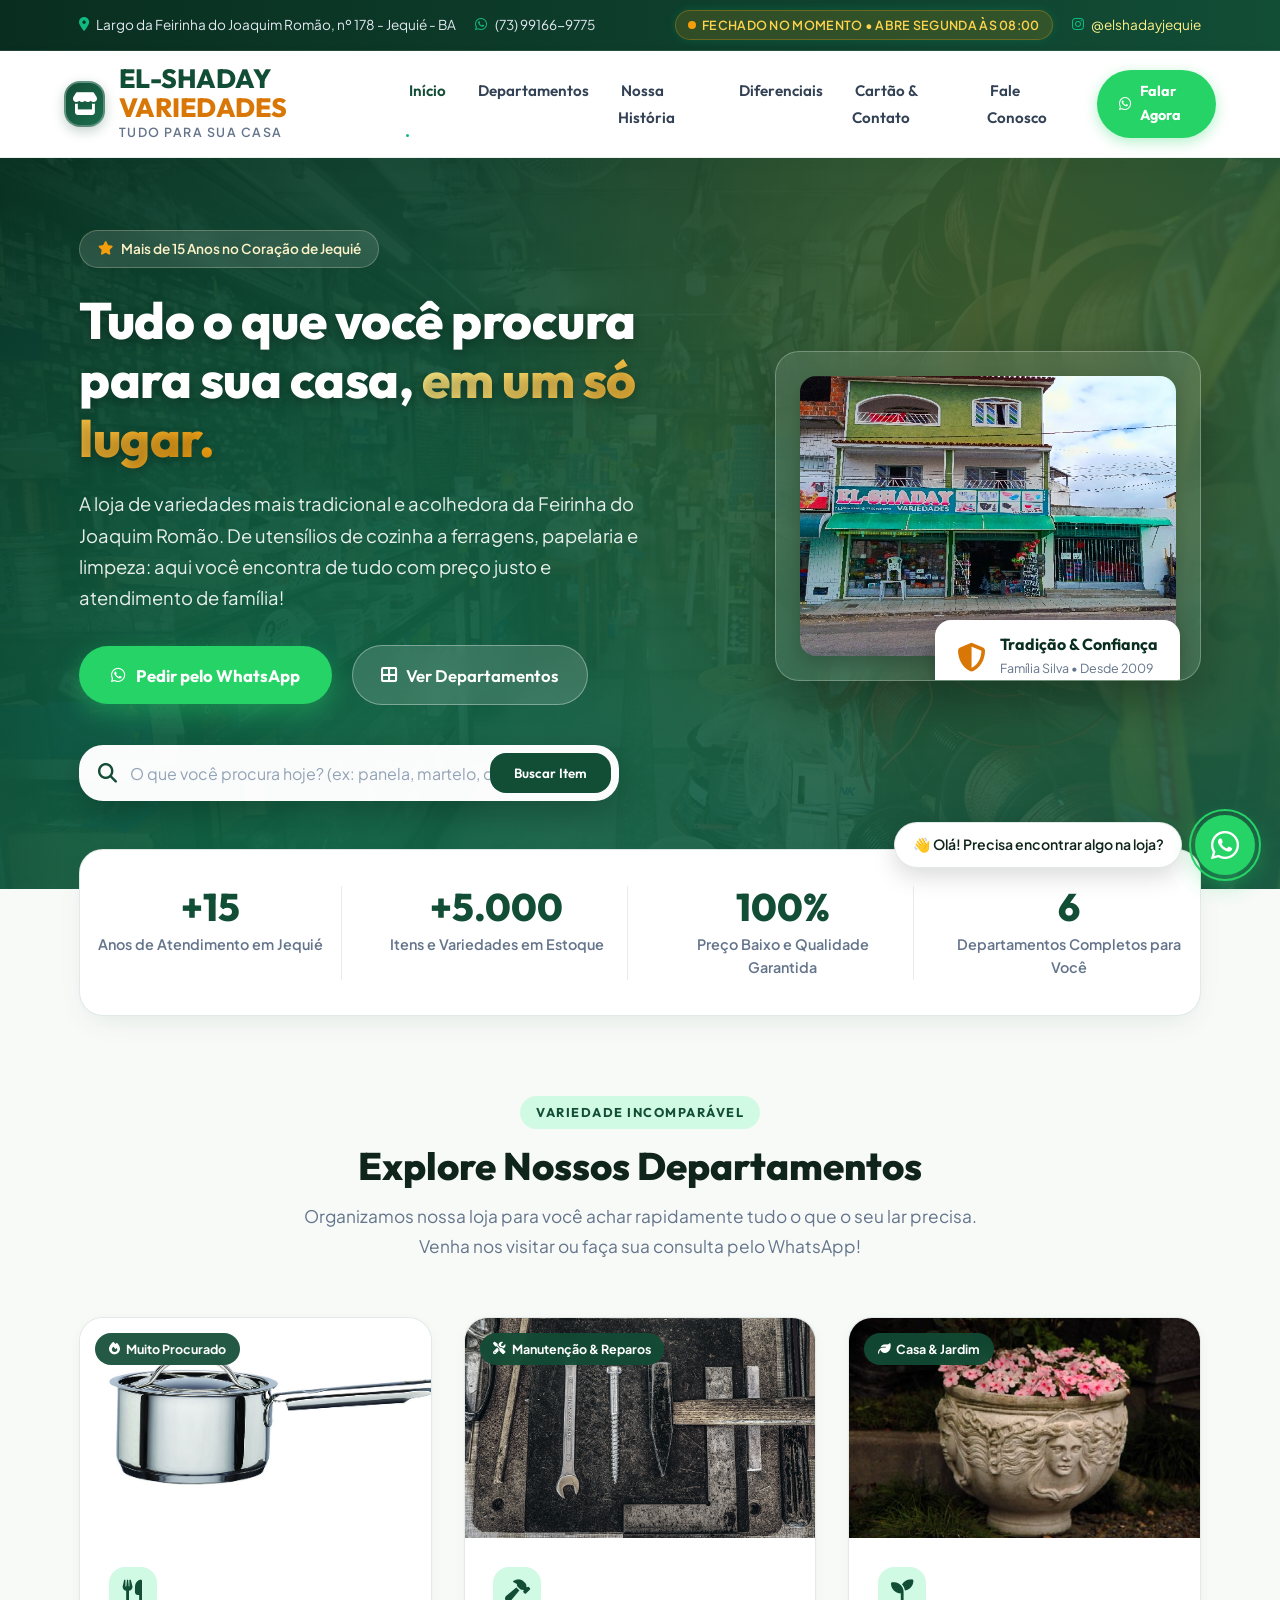
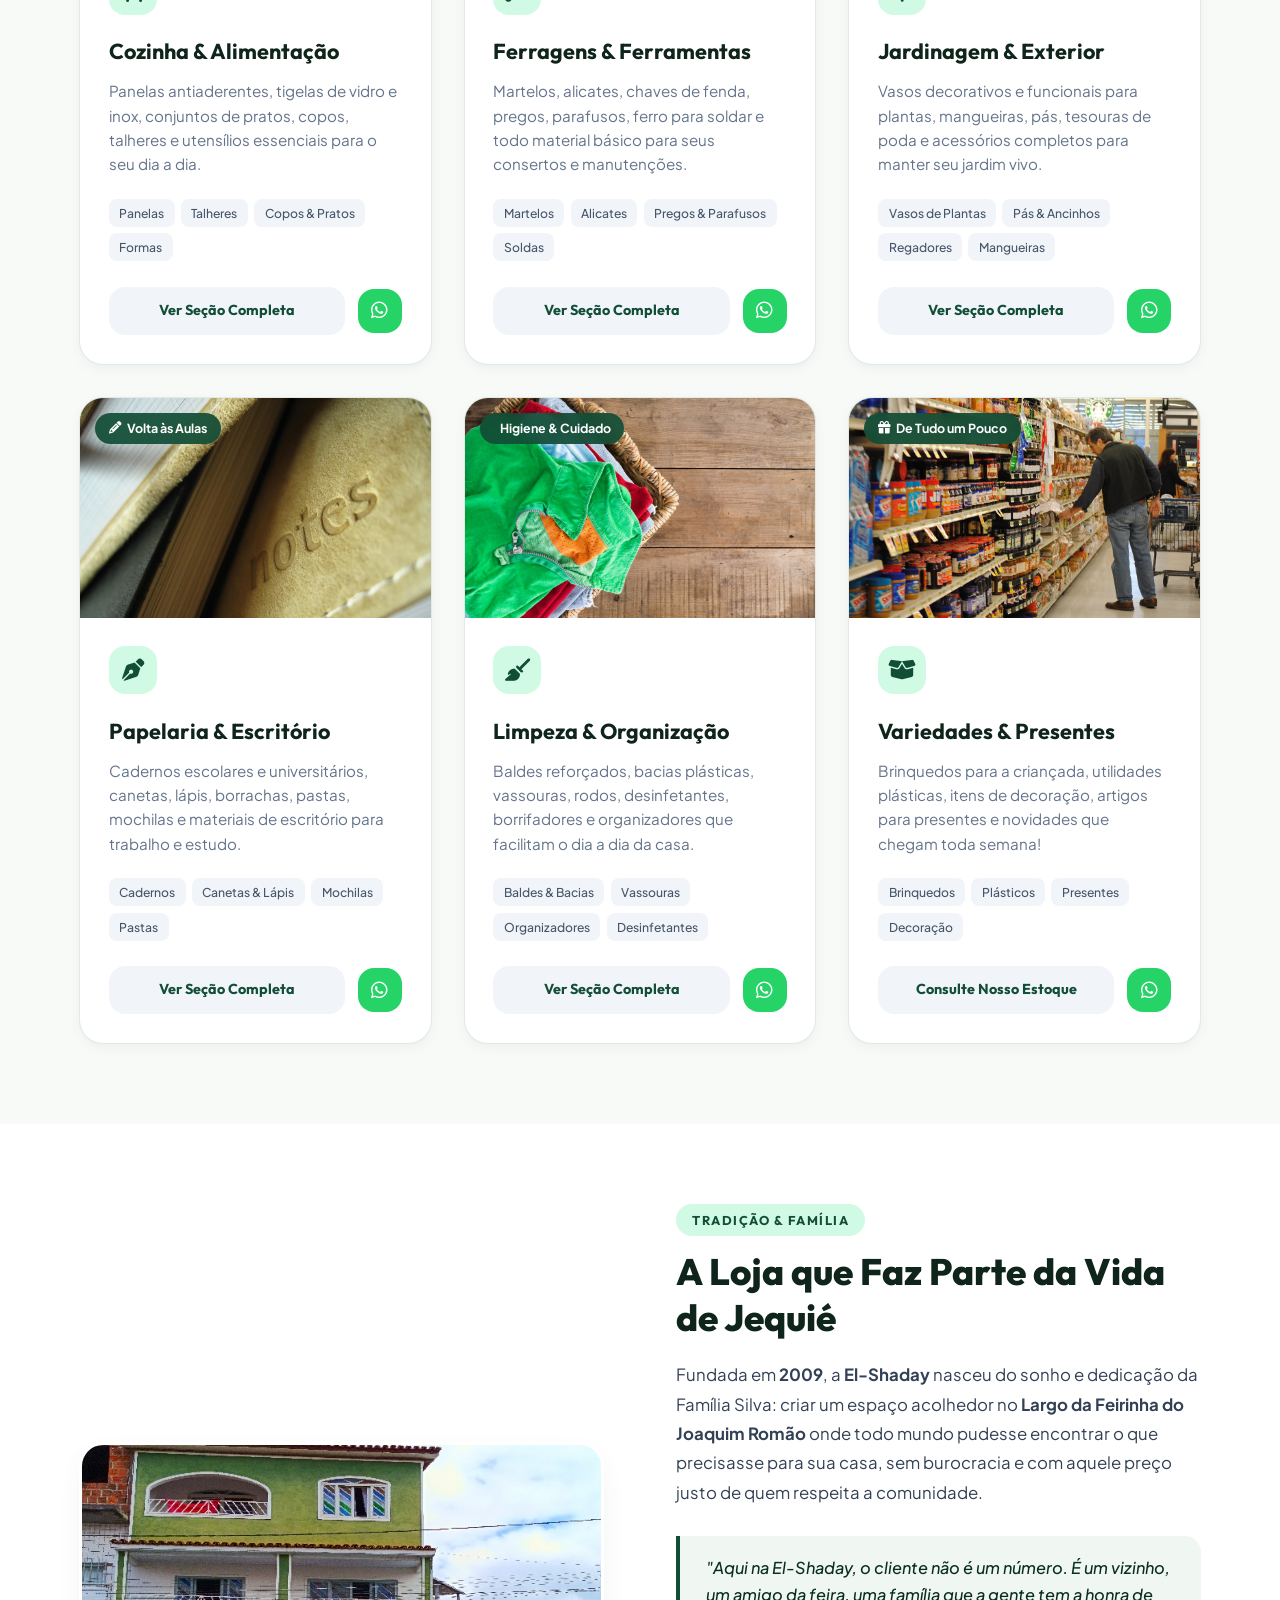
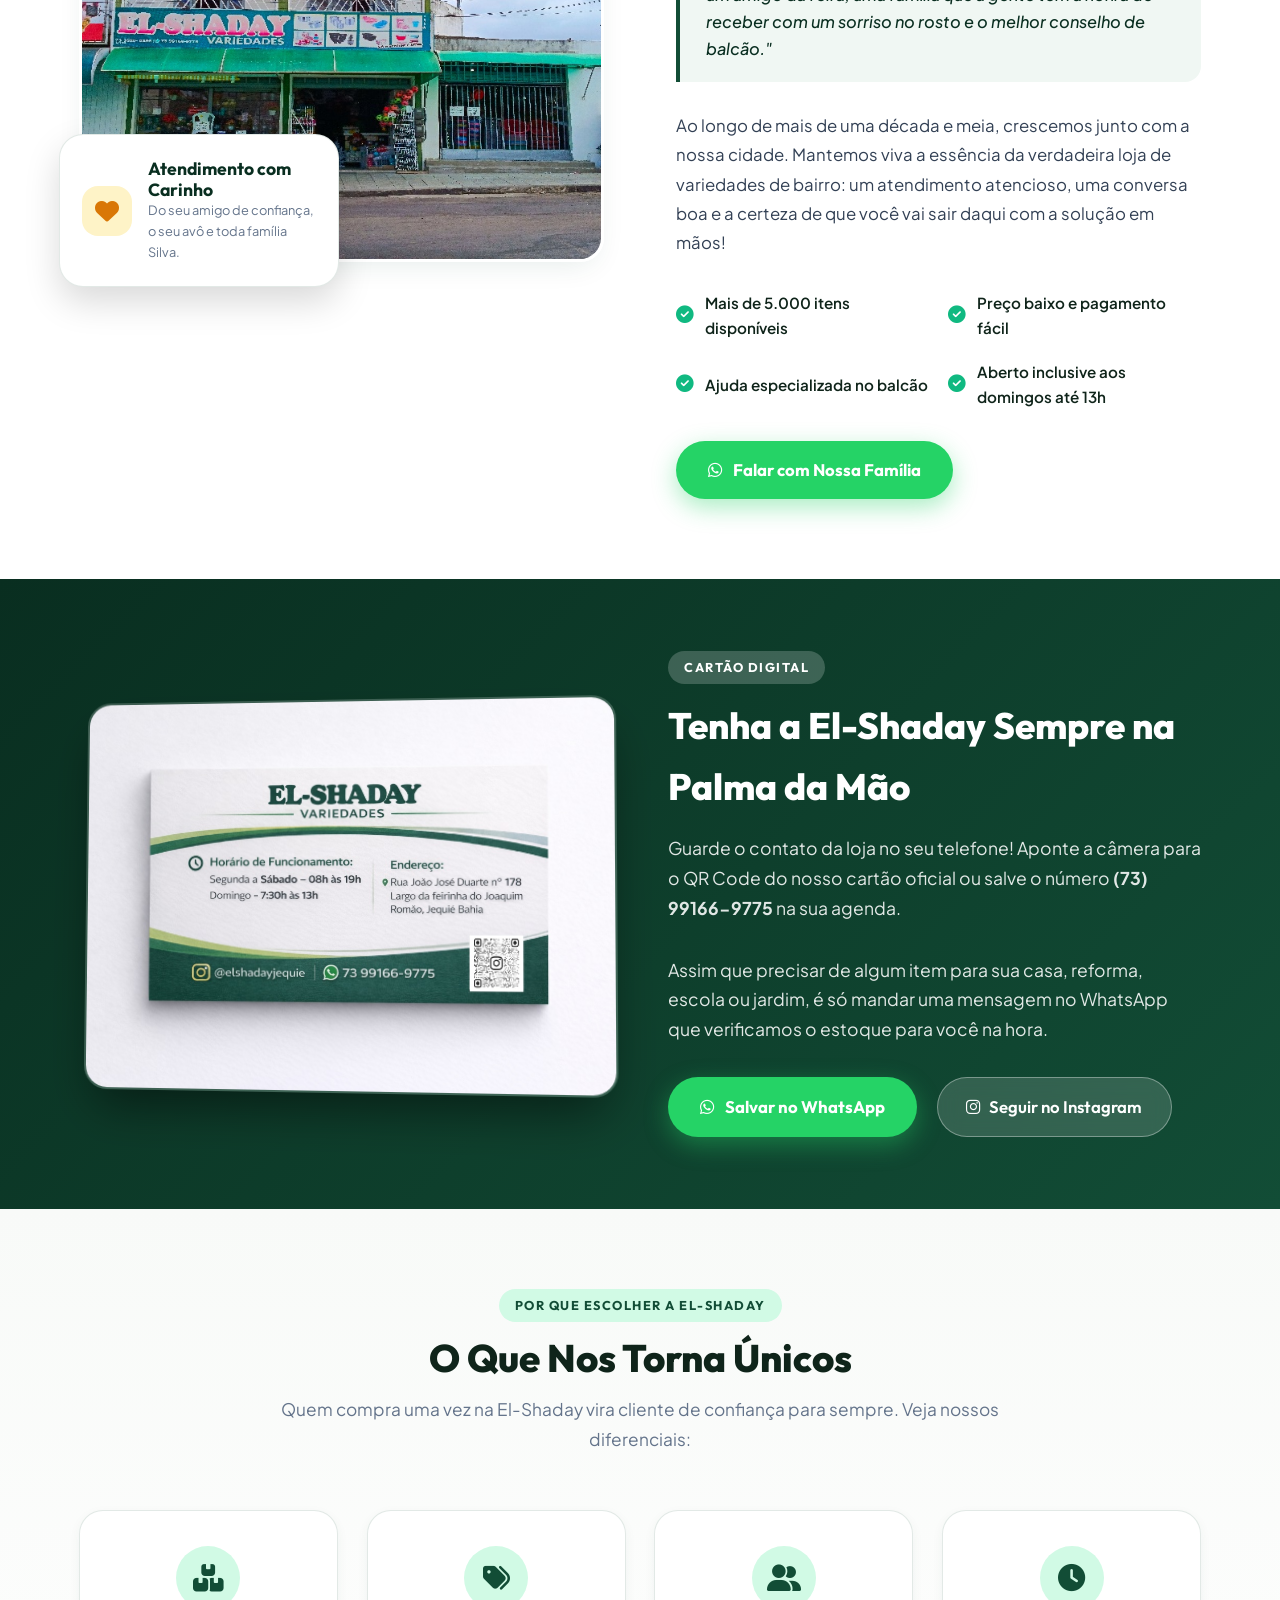
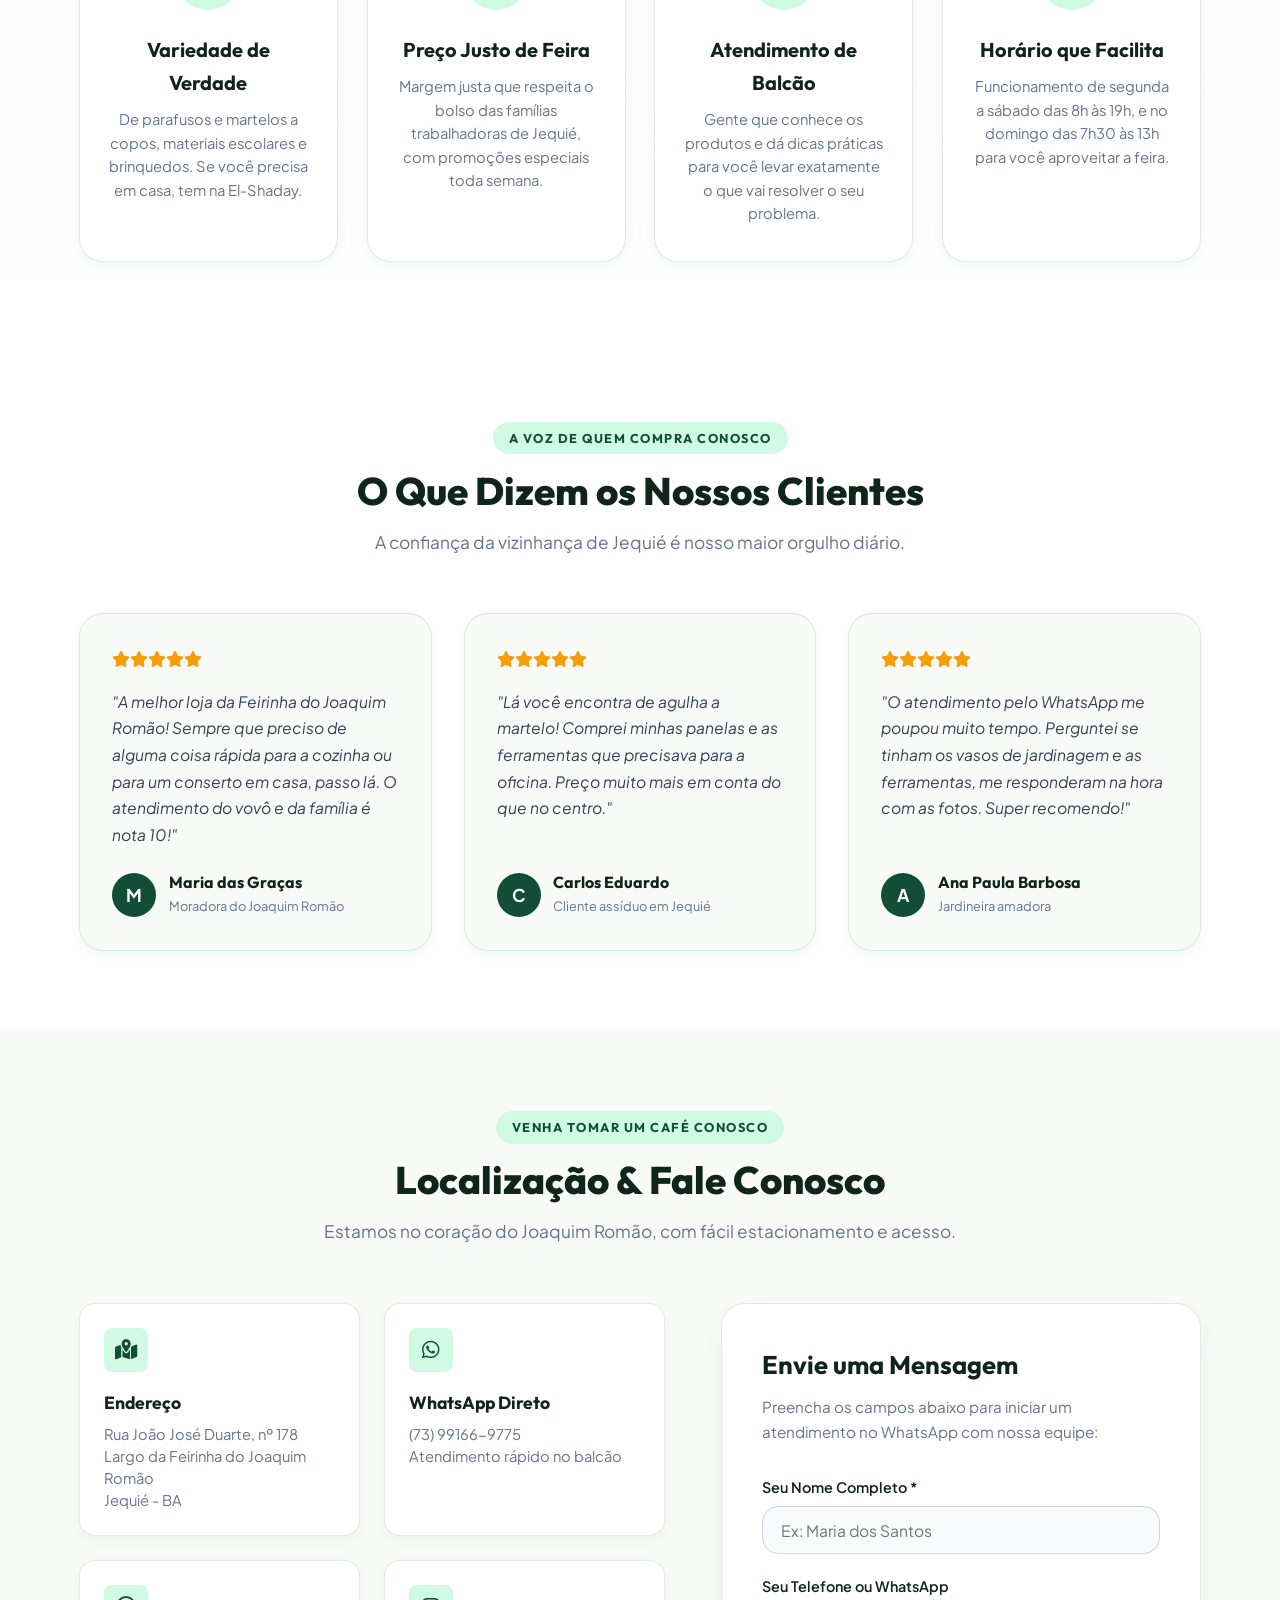
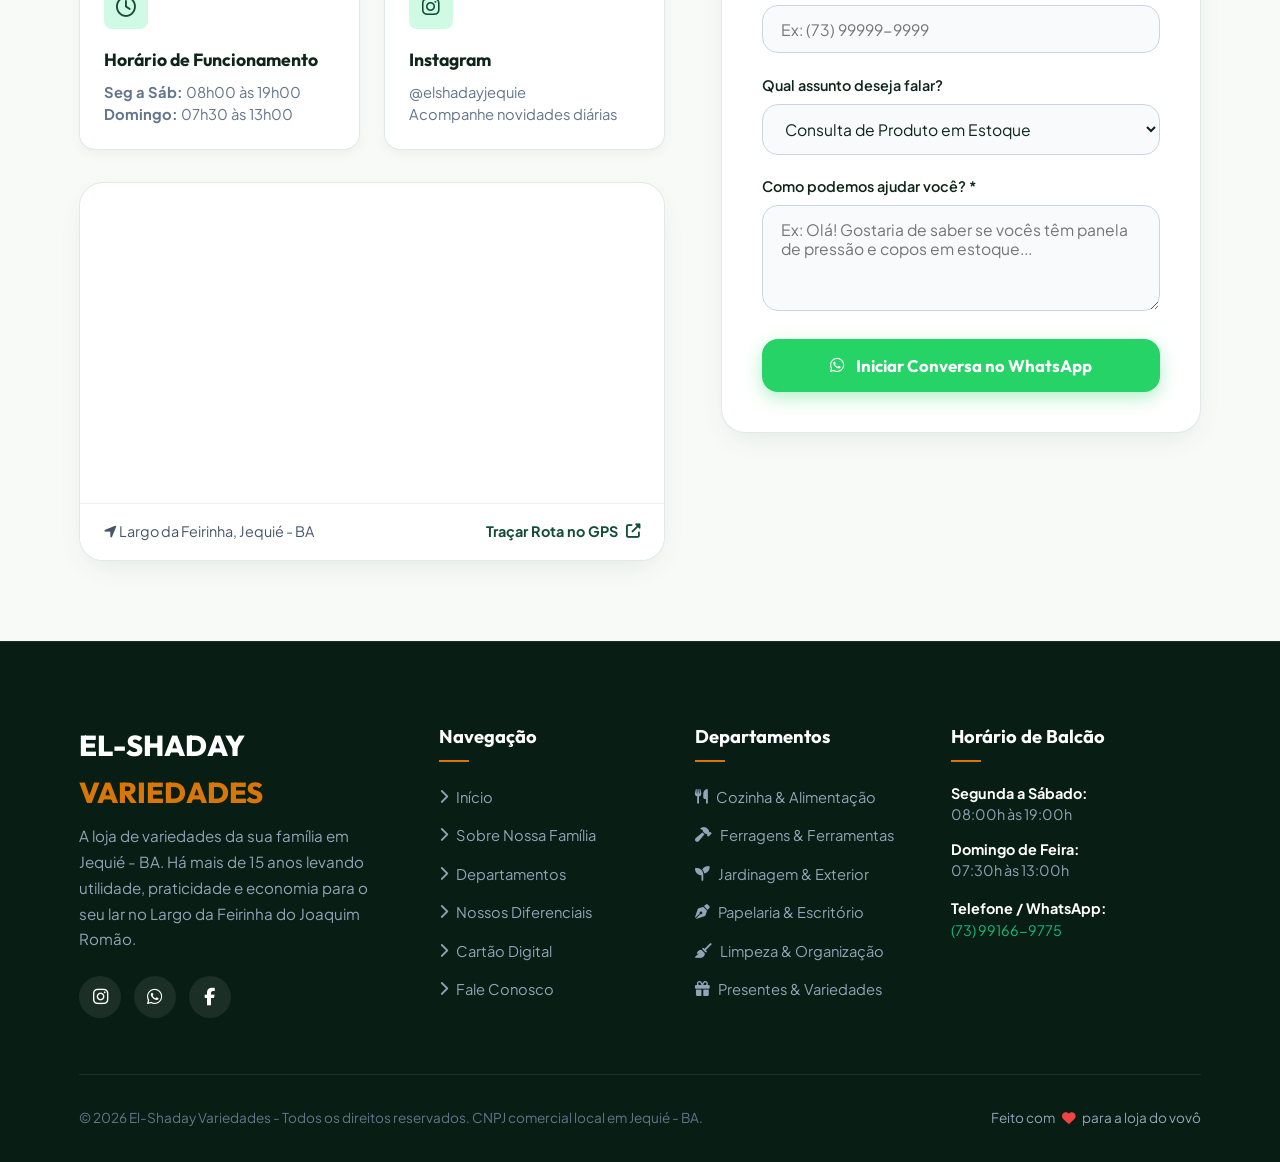
==== index.html @ 3cc453ba "feat: lancamento do novo site institucional El-Shaday Variedades" ====
<!DOCTYPE html>
<html lang="pt-BR">
<head>
    <meta charset="UTF-8">
    <meta name="viewport" content="width=device-width, initial-scale=1.0">
    <title>El-Shaday Variedades - Tudo Para Sua Casa em Jequié - BA</title>
    <meta name="description" content="El-Shaday Variedades em Jequié - BA. Há mais de 15 anos oferecendo artigos para o lar, cozinha, ferragens, jardinagem, papelaria, limpeza e utilidades com o melhor preço!">
    
    <!-- Google Fonts & Font Awesome Icons -->
    <link rel="preconnect" href="https://fonts.googleapis.com">
    <link rel="preconnect" href="https://fonts.gstatic.com" crossorigin>
    <link href="https://fonts.googleapis.com/css2?family=Outfit:wght@300;400;500;600;700;800&family=Plus+Jakarta+Sans:wght@300;400;500;600;700&display=swap" rel="stylesheet">
    <link rel="stylesheet" href="https://cdnjs.cloudflare.com/ajax/libs/font-awesome/6.5.1/css/all.min.css">
    
    <!-- Estilos Principais -->
    <link rel="stylesheet" href="style.css">
</head>
<body>

    <!-- TOPBAR INFORMATIVA -->
    <div class="topbar">
        <div class="container topbar-content">
            <div class="topbar-left">
                <span class="topbar-item">
                    <i class="fas fa-map-marker-alt"></i> Largo da Feirinha do Joaquim Romão, nº 178 - Jequié - BA
                </span>
                <span class="topbar-item">
                    <i class="fab fa-whatsapp"></i> (73) 99166-9775
                </span>
            </div>
            <div class="topbar-right">
                <div id="store-status-badge" class="store-status-badge">
                    <span class="status-dot"></span>
                    <span id="store-status-text">Verificando status...</span>
                </div>
                <a href="https://instagram.com/elshadayjequie" target="_blank" class="topbar-item" style="color: #fef08a;">
                    <i class="fab fa-instagram"></i> @elshadayjequie
                </a>
            </div>
        </div>
    </div>

    <!-- HEADER & NAVBAR MODERNA -->
    <header>
        <div class="container header-inner">
            <a href="index.html" class="brand-logo">
                <div class="logo-badge">
                    <i class="fas fa-store"></i>
                </div>
                <div class="logo-text">
                    <h1>EL-SHADAY <span>VARIEDADES</span></h1>
                    <p>Tudo para sua casa</p>
                </div>
            </a>

            <nav id="main-nav">
                <ul>
                    <li><a href="#home" class="active">Início</a></li>
                    <li><a href="#departments">Departamentos</a></li>
                    <li><a href="#about">Nossa História</a></li>
                    <li><a href="#benefits">Diferenciais</a></li>
                    <li><a href="#card">Cartão & Contato</a></li>
                    <li><a href="contato.html">Fale Conosco</a></li>
                    <li>
                        <a href="https://wa.me/5573991669775?text=Ol%C3%A1!%20Vim%20pelo%20site%20da%20El-Shaday%20e%20gostaria%20de%20um%20atendimento." target="_blank" class="nav-cta-btn">
                            <i class="fab fa-whatsapp"></i> Falar Agora
                        </a>
                    </li>
                </ul>
            </nav>

            <button class="mobile-toggle" id="mobile-toggle" aria-label="Abrir Menu">
                <i class="fas fa-bars"></i>
            </button>
        </div>
    </header>

    <!-- HERO SECTION IMPACTANTE -->
    <section class="hero" id="home">
        <div class="container hero-grid">
            <div class="hero-text-col">
                <div class="hero-badge-pill">
                    <i class="fas fa-star" style="color: #f59e0b;"></i> Mais de 15 Anos no Coração de Jequié
                </div>
                <h2 class="hero-title">
                    Tudo o que você procura para sua casa, <span>em um só lugar.</span>
                </h2>
                <p class="hero-description">
                    A loja de variedades mais tradicional e acolhedora da Feirinha do Joaquim Romão. De utensílios de cozinha a ferragens, papelaria e limpeza: aqui você encontra de tudo com preço justo e atendimento de família!
                </p>
                <div class="hero-actions">
                    <a href="https://wa.me/5573991669775?text=Ol%C3%A1,%20gostaria%20de%20consultar%20a%20disponibilidade%20de%20um%20produto%20na%20El-Shaday!" target="_blank" class="btn-primary-hero">
                        <i class="fab fa-whatsapp"></i> Pedir pelo WhatsApp
                    </a>
                    <a href="#departments" class="btn-secondary-hero">
                        <i class="fas fa-th-large"></i> Ver Departamentos
                    </a>
                </div>

                <!-- Barra de Busca Rápida de Produtos -->
                <div class="hero-search-box">
                    <i class="fas fa-search"></i>
                    <input type="text" id="hero-search-input" placeholder="O que você procura hoje? (ex: panela, martelo, caderno...)">
                    <button id="hero-search-btn">Buscar Item</button>
                </div>
            </div>

            <div class="hero-visual">
                <div class="hero-card-featured">
                    <img src="images/loja-fachada-real.jpg" alt="Fachada da Loja El-Shaday Variedades em Jequié">
                    <div class="hero-floating-badge">
                        <i class="fas fa-shield-alt"></i>
                        <div>
                            <strong>Tradição & Confiança</strong>
                            <small>Família Silva • Desde 2009</small>
                        </div>
                    </div>
                </div>
            </div>
        </div>
    </section>

    <!-- BARRA DE ESTATÍSTICAS E CONFIANÇA -->
    <div class="container">
        <div class="stats-bar">
            <div class="stats-grid">
                <div class="stat-item">
                    <div class="stat-number" data-count="15" data-prefix="+">15</div>
                    <div class="stat-label">Anos de Atendimento em Jequié</div>
                </div>
                <div class="stat-item">
                    <div class="stat-number" data-count="5000" data-prefix="+">5.000+</div>
                    <div class="stat-label">Itens e Variedades em Estoque</div>
                </div>
                <div class="stat-item">
                    <div class="stat-number" data-count="100" data-suffix="%">100%</div>
                    <div class="stat-label">Preço Baixo e Qualidade Garantida</div>
                </div>
                <div class="stat-item">
                    <div class="stat-number" data-count="6" data-prefix="">6</div>
                    <div class="stat-label">Departamentos Completos para Você</div>
                </div>
            </div>
        </div>
    </div>

    <!-- SEÇÃO DE DEPARTAMENTOS / PRODUTOS -->
    <section class="departments-section" id="departments">
        <div class="container">
            <div class="section-header">
                <span class="section-tag">Variedade Incomparável</span>
                <h2 class="section-title">Explore Nossos Departamentos</h2>
                <p class="section-subtitle">
                    Organizamos nossa loja para você achar rapidamente tudo o que o seu lar precisa. Venha nos visitar ou faça sua consulta pelo WhatsApp!
                </p>
            </div>

            <div class="departments-grid">
                <!-- Cozinha & Alimentação -->
                <div class="dept-card">
                    <div class="dept-image-wrapper">
                        <img src="images/cozinha-1.jpg" alt="Cozinha e Alimentação">
                        <div class="dept-badge"><i class="fas fa-fire"></i> Muito Procurado</div>
                    </div>
                    <div class="dept-content">
                        <div class="dept-icon"><i class="fas fa-utensils"></i></div>
                        <h3>Cozinha & Alimentação</h3>
                        <p>Panelas antiaderentes, tigelas de vidro e inox, conjuntos de pratos, copos, talheres e utensílios essenciais para o seu dia a dia.</p>
                        <div class="dept-items-tags">
                            <span class="dept-tag">Panelas</span>
                            <span class="dept-tag">Talheres</span>
                            <span class="dept-tag">Copos & Pratos</span>
                            <span class="dept-tag">Formas</span>
                        </div>
                        <div class="dept-actions">
                            <a href="cozinha.html" class="btn-dept-details">Ver Seção Completa</a>
                            <a href="#" class="btn-dept-whatsapp" data-product="Utensílios de Cozinha" title="Consultar no WhatsApp">
                                <i class="fab fa-whatsapp"></i>
                            </a>
                        </div>
                    </div>
                </div>

                <!-- Ferragens & Ferramentas -->
                <div class="dept-card">
                    <div class="dept-image-wrapper">
                        <img src="images/ferragens-1.jpg" alt="Ferragens e Ferramentas">
                        <div class="dept-badge"><i class="fas fa-tools"></i> Manutenção & Reparos</div>
                    </div>
                    <div class="dept-content">
                        <div class="dept-icon"><i class="fas fa-hammer"></i></div>
                        <h3>Ferragens & Ferramentas</h3>
                        <p>Martelos, alicates, chaves de fenda, pregos, parafusos, ferro para soldar e todo material básico para seus consertos e manutenções.</p>
                        <div class="dept-items-tags">
                            <span class="dept-tag">Martelos</span>
                            <span class="dept-tag">Alicates</span>
                            <span class="dept-tag">Pregos & Parafusos</span>
                            <span class="dept-tag">Soldas</span>
                        </div>
                        <div class="dept-actions">
                            <a href="ferragens.html" class="btn-dept-details">Ver Seção Completa</a>
                            <a href="#" class="btn-dept-whatsapp" data-product="Ferragens e Ferramentas" title="Consultar no WhatsApp">
                                <i class="fab fa-whatsapp"></i>
                            </a>
                        </div>
                    </div>
                </div>

                <!-- Jardinagem & Exterior -->
                <div class="dept-card">
                    <div class="dept-image-wrapper">
                        <img src="images/jardinagem-1.jpg" alt="Jardinagem e Exterior">
                        <div class="dept-badge"><i class="fas fa-leaf"></i> Casa & Jardim</div>
                    </div>
                    <div class="dept-content">
                        <div class="dept-icon"><i class="fas fa-seedling"></i></div>
                        <h3>Jardinagem & Exterior</h3>
                        <p>Vasos decorativos e funcionais para plantas, mangueiras, pás, tesouras de poda e acessórios completos para manter seu jardim vivo.</p>
                        <div class="dept-items-tags">
                            <span class="dept-tag">Vasos de Plantas</span>
                            <span class="dept-tag">Pás & Ancinhos</span>
                            <span class="dept-tag">Regadores</span>
                            <span class="dept-tag">Mangueiras</span>
                        </div>
                        <div class="dept-actions">
                            <a href="jardinagem.html" class="btn-dept-details">Ver Seção Completa</a>
                            <a href="#" class="btn-dept-whatsapp" data-product="Itens de Jardinagem" title="Consultar no WhatsApp">
                                <i class="fab fa-whatsapp"></i>
                            </a>
                        </div>
                    </div>
                </div>

                <!-- Papelaria & Escritório -->
                <div class="dept-card">
                    <div class="dept-image-wrapper">
                        <img src="images/papelaria-1.jpg" alt="Papelaria e Escritório">
                        <div class="dept-badge"><i class="fas fa-pencil-alt"></i> Volta às Aulas</div>
                    </div>
                    <div class="dept-content">
                        <div class="dept-icon"><i class="fas fa-pen-nib"></i></div>
                        <h3>Papelaria & Escritório</h3>
                        <p>Cadernos escolares e universitários, canetas, lápis, borrachas, pastas, mochilas e materiais de escritório para trabalho e estudo.</p>
                        <div class="dept-items-tags">
                            <span class="dept-tag">Cadernos</span>
                            <span class="dept-tag">Canetas & Lápis</span>
                            <span class="dept-tag">Mochilas</span>
                            <span class="dept-tag">Pastas</span>
                        </div>
                        <div class="dept-actions">
                            <a href="papelaria.html" class="btn-dept-details">Ver Seção Completa</a>
                            <a href="#" class="btn-dept-whatsapp" data-product="Artigos de Papelaria" title="Consultar no WhatsApp">
                                <i class="fab fa-whatsapp"></i>
                            </a>
                        </div>
                    </div>
                </div>

                <!-- Limpeza & Organização -->
                <div class="dept-card">
                    <div class="dept-image-wrapper">
                        <img src="images/limpeza-2.jpg" alt="Limpeza e Organização">
                        <div class="dept-badge"><i class="fas fa-sparkles"></i> Higiene & Cuidado</div>
                    </div>
                    <div class="dept-content">
                        <div class="dept-icon"><i class="fas fa-broom"></i></div>
                        <h3>Limpeza & Organização</h3>
                        <p>Baldes reforçados, bacias plásticas, vassouras, rodos, desinfetantes, borrifadores e organizadores que facilitam o dia a dia da casa.</p>
                        <div class="dept-items-tags">
                            <span class="dept-tag">Baldes & Bacias</span>
                            <span class="dept-tag">Vassouras</span>
                            <span class="dept-tag">Organizadores</span>
                            <span class="dept-tag">Desinfetantes</span>
                        </div>
                        <div class="dept-actions">
                            <a href="limpeza.html" class="btn-dept-details">Ver Seção Completa</a>
                            <a href="#" class="btn-dept-whatsapp" data-product="Produtos de Limpeza" title="Consultar no WhatsApp">
                                <i class="fab fa-whatsapp"></i>
                            </a>
                        </div>
                    </div>
                </div>

                <!-- Variedades & Utilidades do Lar -->
                <div class="dept-card">
                    <div class="dept-image-wrapper">
                        <img src="images/index-variedade-1.jpg" alt="Variedades em Geral">
                        <div class="dept-badge"><i class="fas fa-gift"></i> De Tudo um Pouco</div>
                    </div>
                    <div class="dept-content">
                        <div class="dept-icon"><i class="fas fa-box-open"></i></div>
                        <h3>Variedades & Presentes</h3>
                        <p>Brinquedos para a criançada, utilidades plásticas, itens de decoração, artigos para presentes e novidades que chegam toda semana!</p>
                        <div class="dept-items-tags">
                            <span class="dept-tag">Brinquedos</span>
                            <span class="dept-tag">Plásticos</span>
                            <span class="dept-tag">Presentes</span>
                            <span class="dept-tag">Decoração</span>
                        </div>
                        <div class="dept-actions">
                            <a href="contato.html" class="btn-dept-details">Consulte Nosso Estoque</a>
                            <a href="#" class="btn-dept-whatsapp" data-product="Variedades e Presentes" title="Consultar no WhatsApp">
                                <i class="fab fa-whatsapp"></i>
                            </a>
                        </div>
                    </div>
                </div>
            </div>
        </div>
    </section>

    <!-- SEÇÃO SOBRE NÓS / HISTÓRIA DA LOJA DO VOVÔ -->
    <section class="about-section" id="about">
        <div class="container">
            <div class="about-grid">
                <div class="about-images-composition">
                    <img src="images/loja-fachada-real.jpg" alt="Fachada Real da Loja El-Shaday em Jequié" class="about-main-img">
                    <div class="about-card-badge">
                        <div class="badge-icon-box">
                            <i class="fas fa-heart"></i>
                        </div>
                        <div class="badge-text">
                            <h4>Atendimento com Carinho</h4>
                            <p>Do seu amigo de confiança, o seu avô e toda família Silva.</p>
                        </div>
                    </div>
                </div>

                <div class="about-text-content">
                    <span class="section-tag">Tradição & Família</span>
                    <h2>A Loja que Faz Parte da Vida de Jequié</h2>
                    <p>
                        Fundada em <strong>2009</strong>, a <strong>El-Shaday</strong> nasceu do sonho e dedicação da Família Silva: criar um espaço acolhedor no <strong>Largo da Feirinha do Joaquim Romão</strong> onde todo mundo pudesse encontrar o que precisasse para sua casa, sem burocracia e com aquele preço justo de quem respeita a comunidade.
                    </p>
                    <div class="family-quote-box">
                        "Aqui na El-Shaday, o cliente não é um número. É um vizinho, um amigo da feira, uma família que a gente tem a honra de receber com um sorriso no rosto e o melhor conselho de balcão."
                    </div>
                    <p>
                        Ao longo de mais de uma década e meia, crescemos junto com a nossa cidade. Mantemos viva a essência da verdadeira loja de variedades de bairro: um atendimento atencioso, uma conversa boa e a certeza de que você vai sair daqui com a solução em mãos!
                    </p>

                    <div class="about-features-list">
                        <div class="feature-check">
                            <i class="fas fa-check-circle"></i> Mais de 5.000 itens disponíveis
                        </div>
                        <div class="feature-check">
                            <i class="fas fa-check-circle"></i> Preço baixo e pagamento fácil
                        </div>
                        <div class="feature-check">
                            <i class="fas fa-check-circle"></i> Ajuda especializada no balcão
                        </div>
                        <div class="feature-check">
                            <i class="fas fa-check-circle"></i> Aberto inclusive aos domingos até 13h
                        </div>
                    </div>

                    <a href="https://wa.me/5573991669775" target="_blank" class="btn-primary-hero">
                        <i class="fab fa-whatsapp"></i> Falar com Nossa Família
                    </a>
                </div>
            </div>
        </div>
    </section>

    <!-- SEÇÃO CARTÃO DE VISITA VIRTUAL -->
    <section class="card-showcase-section" id="card">
        <div class="container card-showcase-grid">
            <div class="card-mockup-wrapper">
                <img src="images/cartao-visita-real.jpg" alt="Cartão de Visita El-Shaday Variedades">
            </div>
            <div class="card-showcase-text">
                <span class="section-tag" style="background: rgba(255,255,255,0.2); color: white;">Cartão Digital</span>
                <h2>Tenha a El-Shaday Sempre na Palma da Mão</h2>
                <p>
                    Guarde o contato da loja no seu telefone! Aponte a câmera para o QR Code do nosso cartão oficial ou salve o número <strong>(73) 99166-9775</strong> na sua agenda.
                </p>
                <p>
                    Assim que precisar de algum item para sua casa, reforma, escola ou jardim, é só mandar uma mensagem no WhatsApp que verificamos o estoque para você na hora.
                </p>
                <div class="card-showcase-actions">
                    <a href="https://wa.me/5573991669775?text=Ol%C3%A1!%20Salvei%20o%20contato%20da%20El-Shaday%20pelo%20site." target="_blank" class="btn-primary-hero">
                        <i class="fab fa-whatsapp"></i> Salvar no WhatsApp
                    </a>
                    <a href="https://instagram.com/elshadayjequie" target="_blank" class="btn-secondary-hero">
                        <i class="fab fa-instagram"></i> Seguir no Instagram
                    </a>
                </div>
            </div>
        </div>
    </section>

    <!-- SEÇÃO DE DIFERENCIAIS -->
    <section class="benefits-section" id="benefits">
        <div class="container">
            <div class="section-header">
                <span class="section-tag">Por Que Escolher a El-Shaday</span>
                <h2 class="section-title">O Que Nos Torna Únicos</h2>
                <p class="section-subtitle">
                    Quem compra uma vez na El-Shaday vira cliente de confiança para sempre. Veja nossos diferenciais:
                </p>
            </div>

            <div class="benefits-grid">
                <div class="benefit-card">
                    <div class="benefit-icon"><i class="fas fa-boxes"></i></div>
                    <h3>Variedade de Verdade</h3>
                    <p>De parafusos e martelos a copos, materiais escolares e brinquedos. Se você precisa em casa, tem na El-Shaday.</p>
                </div>
                <div class="benefit-card">
                    <div class="benefit-icon"><i class="fas fa-tags"></i></div>
                    <h3>Preço Justo de Feira</h3>
                    <p>Margem justa que respeita o bolso das famílias trabalhadoras de Jequié, com promoções especiais toda semana.</p>
                </div>
                <div class="benefit-card">
                    <div class="benefit-icon"><i class="fas fa-user-friends"></i></div>
                    <h3>Atendimento de Balcão</h3>
                    <p>Gente que conhece os produtos e dá dicas práticas para você levar exatamente o que vai resolver o seu problema.</p>
                </div>
                <div class="benefit-card">
                    <div class="benefit-icon"><i class="fas fa-clock"></i></div>
                    <h3>Horário que Facilita</h3>
                    <p>Funcionamento de segunda a sábado das 8h às 19h, e no domingo das 7h30 às 13h para você aproveitar a feira.</p>
                </div>
            </div>
        </div>
    </section>

    <!-- SEÇÃO DE DEPOIMENTOS DA COMUNIDADE -->
    <section class="testimonials-section">
        <div class="container">
            <div class="section-header">
                <span class="section-tag">A Voz de Quem Compra Conosco</span>
                <h2 class="section-title">O Que Dizem os Nossos Clientes</h2>
                <p class="section-subtitle">A confiança da vizinhança de Jequié é nosso maior orgulho diário.</p>
            </div>

            <div class="testimonials-grid">
                <div class="testimonial-card">
                    <div>
                        <div class="testimonial-stars">
                            <i class="fas fa-star"></i><i class="fas fa-star"></i><i class="fas fa-star"></i><i class="fas fa-star"></i><i class="fas fa-star"></i>
                        </div>
                        <p class="testimonial-quote">
                            "A melhor loja da Feirinha do Joaquim Romão! Sempre que preciso de alguma coisa rápida para a cozinha ou para um conserto em casa, passo lá. O atendimento do vovô e da família é nota 10!"
                        </p>
                    </div>
                    <div class="testimonial-author">
                        <div class="author-avatar">M</div>
                        <div class="author-info">
                            <h4>Maria das Graças</h4>
                            <span>Moradora do Joaquim Romão</span>
                        </div>
                    </div>
                </div>

                <div class="testimonial-card">
                    <div>
                        <div class="testimonial-stars">
                            <i class="fas fa-star"></i><i class="fas fa-star"></i><i class="fas fa-star"></i><i class="fas fa-star"></i><i class="fas fa-star"></i>
                        </div>
                        <p class="testimonial-quote">
                            "Lá você encontra de agulha a martelo! Comprei minhas panelas e as ferramentas que precisava para a oficina. Preço muito mais em conta do que no centro."
                        </p>
                    </div>
                    <div class="testimonial-author">
                        <div class="author-avatar">C</div>
                        <div class="author-info">
                            <h4>Carlos Eduardo</h4>
                            <span>Cliente assíduo em Jequié</span>
                        </div>
                    </div>
                </div>

                <div class="testimonial-card">
                    <div>
                        <div class="testimonial-stars">
                            <i class="fas fa-star"></i><i class="fas fa-star"></i><i class="fas fa-star"></i><i class="fas fa-star"></i><i class="fas fa-star"></i>
                        </div>
                        <p class="testimonial-quote">
                            "O atendimento pelo WhatsApp me poupou muito tempo. Perguntei se tinham os vasos de jardinagem e as ferramentas, me responderam na hora com as fotos. Super recomendo!"
                        </p>
                    </div>
                    <div class="testimonial-author">
                        <div class="author-avatar">A</div>
                        <div class="author-info">
                            <h4>Ana Paula Barbosa</h4>
                            <span>Jardineira amadora</span>
                        </div>
                    </div>
                </div>
            </div>
        </div>
    </section>

    <!-- SEÇÃO LOCALIZAÇÃO & CONTATO INTERATIVO -->
    <section class="contact-section" id="contact">
        <div class="container">
            <div class="section-header">
                <span class="section-tag">Venha Tomar um Café Conosco</span>
                <h2 class="section-title">Localização & Fale Conosco</h2>
                <p class="section-subtitle">Estamos no coração do Joaquim Romão, com fácil estacionamento e acesso.</p>
            </div>

            <div class="contact-grid">
                <!-- Informações e Mapa -->
                <div class="contact-info-col">
                    <div class="contact-info-cards">
                        <div class="info-card">
                            <div class="info-card-icon"><i class="fas fa-map-marked-alt"></i></div>
                            <h4>Endereço</h4>
                            <p>Rua João José Duarte, nº 178<br>Largo da Feirinha do Joaquim Romão<br>Jequié - BA</p>
                        </div>
                        <div class="info-card">
                            <div class="info-card-icon"><i class="fab fa-whatsapp"></i></div>
                            <h4>WhatsApp Direto</h4>
                            <p><a href="https://wa.me/5573991669775" target="_blank">(73) 99166-9775</a><br>Atendimento rápido no balcão</p>
                        </div>
                        <div class="info-card">
                            <div class="info-card-icon"><i class="far fa-clock"></i></div>
                            <h4>Horário de Funcionamento</h4>
                            <p><strong>Seg a Sáb:</strong> 08h00 às 19h00<br><strong>Domingo:</strong> 07h30 às 13h00</p>
                        </div>
                        <div class="info-card">
                            <div class="info-card-icon"><i class="fab fa-instagram"></i></div>
                            <h4>Instagram</h4>
                            <p><a href="https://instagram.com/elshadayjequie" target="_blank">@elshadayjequie</a><br>Acompanhe novidades diárias</p>
                        </div>
                    </div>

                    <!-- Mapa Google Embed -->
                    <div class="map-wrapper">
                        <iframe 
                            src="https://www.google.com/maps/embed?pb=!1m18!1m12!1m3!1d3886.8378393529944!2d-40.06587392437873!3d-13.045958887276585!2m3!1f0!2f0!3f0!3m2!1i1024!2i768!4f13.1!3m3!1m2!1s0x73ffc74034260d5%3A0xe556dcfa28b43825!2sR.%20Jo%C3%A3o%20Jos%C3%A9%20Duarte%2C%20178%20-%20Joaquim%20Rom%C3%A3o%2C%20Jequi%C3%A9%20-%20BA%2C%2045203-020!5e0!3m2!1spt-BR!2sbr!4v1710000000000!5m2!1spt-BR!2sbr" 
                            allowfullscreen="" 
                            loading="lazy" 
                            referrerpolicy="no-referrer-when-downgrade">
                        </iframe>
                        <div class="map-footer-cta">
                            <span style="font-size: 0.9rem; color: #475569;"><i class="fas fa-location-arrow"></i> Largo da Feirinha, Jequié - BA</span>
                            <a href="https://maps.google.com/?q=Rua+João+José+Duarte,+178,+Joaquim+Romão,+Jequié+-+BA" target="_blank" class="btn-open-maps">
                                Traçar Rota no GPS <i class="fas fa-external-link-alt"></i>
                            </a>
                        </div>
                    </div>
                </div>

                <!-- Formulário com Envio para WhatsApp -->
                <div class="contact-form-box">
                    <h3>Envie uma Mensagem</h3>
                    <p>Preencha os campos abaixo para iniciar um atendimento no WhatsApp com nossa equipe:</p>
                    
                    <form id="whatsapp-contact-form">
                        <div class="form-group">
                            <label for="form-name">Seu Nome Completo *</label>
                            <input type="text" id="form-name" class="form-control" placeholder="Ex: Maria dos Santos" required>
                        </div>
                        <div class="form-group">
                            <label for="form-phone">Seu Telefone ou WhatsApp</label>
                            <input type="tel" id="form-phone" class="form-control" placeholder="Ex: (73) 99999-9999">
                        </div>
                        <div class="form-group">
                            <label for="form-subject">Qual assunto deseja falar?</label>
                            <select id="form-subject" class="form-control">
                                <option value="Consulta de Disponibilidade de Produto">Consulta de Produto em Estoque</option>
                                <option value="Orçamento de Artigos para Casa">Orçamento de Artigos</option>
                                <option value="Material Escolar / Papelaria">Material Escolar / Papelaria</option>
                                <option value="Ferramentas e Ferragens">Ferramentas e Ferragens</option>
                                <option value="Outro Assunto">Outro Assunto</option>
                            </select>
                        </div>
                        <div class="form-group">
                            <label for="form-message">Como podemos ajudar você? *</label>
                            <textarea id="form-message" class="form-control" rows="4" placeholder="Ex: Olá! Gostaria de saber se vocês têm panela de pressão e copos em estoque..." required></textarea>
                        </div>
                        <button type="submit" class="btn-submit-whatsapp">
                            <i class="fab fa-whatsapp"></i> Iniciar Conversa no WhatsApp
                        </button>
                    </form>
                </div>
            </div>
        </div>
    </section>

    <!-- RODAPÉ COMPLETO & ELEGANTE -->
    <footer>
        <div class="container">
            <div class="footer-grid">
                <!-- Coluna 1: Marca -->
                <div class="footer-brand">
                    <h2>EL-SHADAY <span>VARIEDADES</span></h2>
                    <p>
                        A loja de variedades da sua família em Jequié - BA. Há mais de 15 anos levando utilidade, praticidade e economia para o seu lar no Largo da Feirinha do Joaquim Romão.
                    </p>
                    <div class="social-links">
                        <a href="https://instagram.com/elshadayjequie" target="_blank" class="social-icon instagram" title="Instagram da El-Shaday">
                            <i class="fab fa-instagram"></i>
                        </a>
                        <a href="https://wa.me/5573991669775" target="_blank" class="social-icon whatsapp" title="WhatsApp da El-Shaday">
                            <i class="fab fa-whatsapp"></i>
                        </a>
                        <a href="https://facebook.com/elshadayjequie" target="_blank" class="social-icon" title="Facebook">
                            <i class="fab fa-facebook-f"></i>
                        </a>
                    </div>
                </div>

                <!-- Coluna 2: Navegação -->
                <div class="footer-column">
                    <h3>Navegação</h3>
                    <ul class="footer-links-list">
                        <li><a href="#home"><i class="fas fa-chevron-right"></i> Início</a></li>
                        <li><a href="#about"><i class="fas fa-chevron-right"></i> Sobre Nossa Família</a></li>
                        <li><a href="#departments"><i class="fas fa-chevron-right"></i> Departamentos</a></li>
                        <li><a href="#benefits"><i class="fas fa-chevron-right"></i> Nossos Diferenciais</a></li>
                        <li><a href="#card"><i class="fas fa-chevron-right"></i> Cartão Digital</a></li>
                        <li><a href="contato.html"><i class="fas fa-chevron-right"></i> Fale Conosco</a></li>
                    </ul>
                </div>

                <!-- Coluna 3: Departamentos -->
                <div class="footer-column">
                    <h3>Departamentos</h3>
                    <ul class="footer-links-list">
                        <li><a href="cozinha.html"><i class="fas fa-utensils"></i> Cozinha & Alimentação</a></li>
                        <li><a href="ferragens.html"><i class="fas fa-hammer"></i> Ferragens & Ferramentas</a></li>
                        <li><a href="jardinagem.html"><i class="fas fa-seedling"></i> Jardinagem & Exterior</a></li>
                        <li><a href="papelaria.html"><i class="fas fa-pen-nib"></i> Papelaria & Escritório</a></li>
                        <li><a href="limpeza.html"><i class="fas fa-broom"></i> Limpeza & Organização</a></li>
                        <li><a href="contato.html"><i class="fas fa-gift"></i> Presentes & Variedades</a></li>
                    </ul>
                </div>

                <!-- Coluna 4: Atendimento & Horários -->
                <div class="footer-column">
                    <h3>Horário de Balcão</h3>
                    <div class="footer-hours-item">
                        <strong>Segunda a Sábado:</strong>
                        08:00h às 19:00h
                    </div>
                    <div class="footer-hours-item">
                        <strong>Domingo de Feira:</strong>
                        07:30h às 13:00h
                    </div>
                    <div class="footer-hours-item" style="margin-top: 1rem;">
                        <strong>Telefone / WhatsApp:</strong>
                        <a href="https://wa.me/5573991669775" target="_blank" style="color: var(--accent);">(73) 99166-9775</a>
                    </div>
                </div>
            </div>

            <div class="footer-bottom">
                <p>&copy; 2026 El-Shaday Variedades - Todos os direitos reservados. CNPJ comercial local em Jequié - BA.</p>
                <div class="footer-tribute">
                    <span>Feito com</span> <i class="fas fa-heart"></i> <span>para a loja do vovô</span>
                </div>
            </div>
        </div>
    </footer>

    <!-- WIDGET FLUTUANTE DO WHATSAPP -->
    <div class="whatsapp-widget">
        <div class="whatsapp-bubble">
            👋 Olá! Precisa encontrar algo na loja?
        </div>
        <a href="https://wa.me/5573991669775?text=Ol%C3%A1!%20Gostaria%20de%20tirar%20uma%20d%C3%BAvida%20sobre%20produtos%20da%20El-Shaday." target="_blank" class="whatsapp-btn-pulse" aria-label="Falar no WhatsApp">
            <i class="fab fa-whatsapp"></i>
        </a>
    </div>

    <!-- BOTÃO VOLTAR AO TOPO -->
    <button class="back-to-top" id="back-to-top" aria-label="Voltar ao Topo">
        <i class="fas fa-arrow-up"></i>
    </button>

    <!-- Scripts -->
    <script src="script.js"></script>
</body>
</html>
---- style.css ----
/* ==========================================================================
   EL-SHADAY VARIEDADES - DESIGN SYSTEM & ESTILOS MODERNOS
   Desenvolvido com carinho para a loja de variedades em Jequié - BA
   ========================================================================== */

@import url('https://fonts.googleapis.com/css2?family=Outfit:wght@300;400;500;600;700;800&family=Plus+Jakarta+Sans:wght@300;400;500;600;700&display=swap');

:root {
    /* Cores Principais */
    --primary: #124d36;
    --primary-dark: #092e20;
    --primary-light: #1b6d4e;
    --accent: #10b981;
    --accent-light: #d1fae5;
    
    /* Destaques Dourados (Inspirado no Cartão de Visita) */
    --gold: #d97706;
    --gold-light: #fef3c7;
    --gold-gradient: linear-gradient(135deg, #f59e0b, #d97706);
    
    /* Tons Neutros e Fundo */
    --bg-page: #f8faf8;
    --bg-card: #ffffff;
    --bg-card-alt: #f0f7f3;
    --text-heading: #0f241a;
    --text-body: #334155;
    --text-muted: #64748b;
    --border-color: rgba(18, 77, 54, 0.12);
    
    /* WhatsApp Color */
    --whatsapp: #25d366;
    --whatsapp-dark: #128c7e;
    
    /* Sombras e Efeitos */
    --shadow-subtle: 0 4px 12px rgba(18, 77, 54, 0.05);
    --shadow-card: 0 10px 30px -10px rgba(18, 77, 54, 0.12);
    --shadow-card-hover: 0 20px 40px -12px rgba(18, 77, 54, 0.22);
    --shadow-glow: 0 8px 24px rgba(16, 185, 129, 0.3);
    
    /* Tipografia e Raio */
    --font-heading: 'Outfit', sans-serif;
    --font-body: 'Plus Jakarta Sans', sans-serif;
    --radius-sm: 8px;
    --radius-md: 16px;
    --radius-lg: 24px;
    --radius-pill: 9999px;
    --transition: all 0.3s cubic-bezier(0.16, 1, 0.3, 1);
}

/* ==========================================================================
   RESET & CONFIGURAÇÃO GERAL
   ========================================================================== */
*, *::before, *::after {
    margin: 0;
    padding: 0;
    box-sizing: border-box;
}

html {
    scroll-behavior: smooth;
    font-size: 16px;
}

body {
    font-family: var(--font-body);
    color: var(--text-body);
    background-color: var(--bg-page);
    line-height: 1.65;
    overflow-x: hidden;
    -webkit-font-smoothing: antialiased;
}

img {
    max-width: 100%;
    height: auto;
    display: block;
}

a {
    text-decoration: none;
    color: inherit;
    transition: var(--transition);
}

button, input, textarea, select {
    font-family: inherit;
}

.container {
    width: 90%;
    max-width: 1240px;
    margin: 0 auto;
    padding: 0 15px;
}

/* ==========================================================================
   BARRA SUPERIOR (TOPBAR DE HORÁRIOS & STATUS)
   ========================================================================== */
.topbar {
    background: linear-gradient(90deg, var(--primary-dark) 0%, var(--primary) 100%);
    color: #e2e8f0;
    font-size: 0.85rem;
    padding: 0.6rem 0;
    border-bottom: 1px solid rgba(255, 255, 255, 0.1);
}

.topbar-content {
    display: flex;
    justify-content: space-between;
    align-items: center;
    flex-wrap: wrap;
    gap: 0.8rem;
}

.topbar-left, .topbar-right {
    display: flex;
    align-items: center;
    gap: 1.2rem;
    flex-wrap: wrap;
}

.topbar-item {
    display: inline-flex;
    align-items: center;
    gap: 0.45rem;
}

.topbar-item i {
    color: var(--accent);
}

.store-status-badge {
    display: inline-flex;
    align-items: center;
    gap: 0.4rem;
    padding: 0.25rem 0.75rem;
    border-radius: var(--radius-pill);
    font-weight: 600;
    font-size: 0.78rem;
    letter-spacing: 0.3px;
    text-transform: uppercase;
    background: rgba(16, 185, 129, 0.18);
    color: #6ee7b7;
    border: 1px solid rgba(16, 185, 129, 0.35);
    box-shadow: 0 0 10px rgba(16, 185, 129, 0.2);
}

.status-dot {
    width: 8px;
    height: 8px;
    border-radius: 50%;
    background-color: var(--accent);
    display: inline-block;
    animation: pulseDot 2s infinite;
}

@keyframes pulseDot {
    0% { transform: scale(0.95); box-shadow: 0 0 0 0 rgba(16, 185, 129, 0.7); }
    70% { transform: scale(1.15); box-shadow: 0 0 0 7px rgba(16, 185, 129, 0); }
    100% { transform: scale(0.95); box-shadow: 0 0 0 0 rgba(16, 185, 129, 0); }
}

.store-status-badge.closed {
    background: rgba(245, 158, 11, 0.15);
    color: #fcd34d;
    border-color: rgba(245, 158, 11, 0.3);
}
.store-status-badge.closed .status-dot {
    background-color: #f59e0b;
    animation: none;
}

/* ==========================================================================
   HEADER & NAVBAR MODERNA
   ========================================================================== */
header {
    background: rgba(255, 255, 255, 0.95);
    backdrop-filter: blur(14px);
    -webkit-backdrop-filter: blur(14px);
    position: sticky;
    top: 0;
    z-index: 1000;
    box-shadow: var(--shadow-subtle);
    border-bottom: 1px solid rgba(18, 77, 54, 0.08);
    transition: var(--transition);
}

header.scrolled {
    padding: 0.2rem 0;
    box-shadow: 0 8px 25px rgba(0, 0, 0, 0.08);
}

.header-inner {
    display: flex;
    justify-content: space-between;
    align-items: center;
    padding: 0.85rem 0;
}

.brand-logo {
    display: flex;
    align-items: center;
    gap: 0.85rem;
    text-decoration: none;
}

.logo-badge {
    width: 46px;
    height: 46px;
    background: linear-gradient(135deg, var(--primary) 0%, var(--primary-light) 100%);
    border-radius: var(--radius-md);
    display: flex;
    align-items: center;
    justify-content: center;
    color: #fff;
    font-size: 1.4rem;
    box-shadow: 0 4px 12px rgba(18, 77, 54, 0.25);
    border: 2px solid rgba(255, 255, 255, 0.3);
    transition: var(--transition);
}

.brand-logo:hover .logo-badge {
    transform: rotate(-6deg) scale(1.05);
}

.logo-text h1 {
    font-family: var(--font-heading);
    font-size: 1.65rem;
    font-weight: 800;
    letter-spacing: -0.5px;
    line-height: 1.1;
    color: var(--primary);
}

.logo-text h1 span {
    color: var(--gold);
}

.logo-text p {
    font-size: 0.78rem;
    font-weight: 600;
    color: var(--text-muted);
    letter-spacing: 1.5px;
    text-transform: uppercase;
}

nav ul {
    display: flex;
    list-style: none;
    align-items: center;
    gap: 1.8rem;
}

nav ul li a {
    font-family: var(--font-heading);
    font-weight: 600;
    font-size: 0.95rem;
    color: var(--text-body);
    padding: 0.5rem 0.2rem;
    position: relative;
}

nav ul li a::after {
    content: '';
    position: absolute;
    bottom: -2px;
    left: 0;
    width: 0;
    height: 2.5px;
    background: var(--accent);
    border-radius: var(--radius-pill);
    transition: width 0.3s cubic-bezier(0.16, 1, 0.3, 1);
}

nav ul li a:hover,
nav ul li a.active {
    color: var(--primary);
}

nav ul li a:hover::after,
nav ul li a.active::after {
    width: 100%;
}

.nav-cta-btn {
    display: inline-flex;
    align-items: center;
    gap: 0.5rem;
    background: var(--whatsapp);
    color: white !important;
    font-weight: 700;
    font-size: 0.9rem;
    padding: 0.65rem 1.4rem;
    border-radius: var(--radius-pill);
    box-shadow: 0 4px 14px rgba(37, 211, 102, 0.35);
    transition: var(--transition);
}

.nav-cta-btn:hover {
    background: var(--whatsapp-dark);
    transform: translateY(-2px);
    box-shadow: 0 6px 18px rgba(37, 211, 102, 0.45);
}

.nav-cta-btn::after {
    display: none !important;
}

/* Mobile Toggle */
.mobile-toggle {
    display: none;
    background: transparent;
    border: none;
    font-size: 1.5rem;
    color: var(--primary);
    cursor: pointer;
    padding: 0.5rem;
    transition: var(--transition);
}

/* ==========================================================================
   HERO SECTION - IMPACTO & ACOLHIMENTO
   ========================================================================== */
.hero {
    position: relative;
    padding: 4.5rem 0 5.5rem;
    background: linear-gradient(135deg, rgba(9, 46, 32, 0.94) 0%, rgba(18, 77, 54, 0.92) 50%, rgba(26, 99, 73, 0.88) 100%),
                url('images/hero.jpg') center/cover no-repeat;
    color: white;
    overflow: hidden;
}

.hero::before {
    content: '';
    position: absolute;
    inset: 0;
    background: radial-gradient(circle at 80% 20%, rgba(245, 158, 11, 0.18) 0%, transparent 50%),
                radial-gradient(circle at 20% 80%, rgba(16, 185, 129, 0.25) 0%, transparent 60%);
    pointer-events: none;
}

.hero-grid {
    display: grid;
    grid-template-columns: 1.2fr 0.8fr;
    gap: 3.5rem;
    align-items: center;
    position: relative;
    z-index: 2;
}

.hero-badge-pill {
    display: inline-flex;
    align-items: center;
    gap: 0.5rem;
    background: rgba(255, 255, 255, 0.12);
    backdrop-filter: blur(8px);
    padding: 0.45rem 1.1rem;
    border-radius: var(--radius-pill);
    font-size: 0.85rem;
    font-weight: 600;
    color: var(--gold-light);
    border: 1px solid rgba(254, 243, 199, 0.25);
    margin-bottom: 1.4rem;
    animation: fadeInDown 0.8s ease;
}

.hero-title {
    font-family: var(--font-heading);
    font-size: 3.2rem;
    font-weight: 800;
    line-height: 1.15;
    letter-spacing: -0.5px;
    margin-bottom: 1.3rem;
    text-shadow: 0 3px 12px rgba(0, 0, 0, 0.3);
}

.hero-title span {
    background: linear-gradient(120deg, #fef08a, #f59e0b);
    -webkit-background-clip: text;
    -webkit-text-fill-color: transparent;
}

.hero-description {
    font-size: 1.15rem;
    line-height: 1.7;
    color: rgba(255, 255, 255, 0.9);
    margin-bottom: 2rem;
    max-width: 580px;
}

.hero-actions {
    display: flex;
    align-items: center;
    gap: 1.2rem;
    flex-wrap: wrap;
    margin-bottom: 2.5rem;
}

.btn-primary-hero {
    display: inline-flex;
    align-items: center;
    gap: 0.65rem;
    background: var(--whatsapp);
    color: white;
    font-family: var(--font-heading);
    font-size: 1.05rem;
    font-weight: 700;
    padding: 0.95rem 2rem;
    border-radius: var(--radius-pill);
    box-shadow: 0 8px 24px rgba(37, 211, 102, 0.4);
    border: none;
    cursor: pointer;
    transition: var(--transition);
}

.btn-primary-hero:hover {
    background: var(--whatsapp-dark);
    transform: translateY(-3px) scale(1.02);
    box-shadow: 0 12px 28px rgba(37, 211, 102, 0.5);
    color: white;
}

.btn-secondary-hero {
    display: inline-flex;
    align-items: center;
    gap: 0.5rem;
    background: rgba(255, 255, 255, 0.15);
    backdrop-filter: blur(10px);
    color: white;
    font-family: var(--font-heading);
    font-size: 1.05rem;
    font-weight: 600;
    padding: 0.95rem 1.8rem;
    border-radius: var(--radius-pill);
    border: 1px solid rgba(255, 255, 255, 0.35);
    transition: var(--transition);
}

.btn-secondary-hero:hover {
    background: rgba(255, 255, 255, 0.28);
    transform: translateY(-3px);
    color: white;
}

/* Hero Search / Department Quick Finder */
.hero-search-box {
    background: rgba(255, 255, 255, 0.98);
    border-radius: var(--radius-lg);
    padding: 0.5rem 0.5rem 0.5rem 1.2rem;
    display: flex;
    align-items: center;
    box-shadow: 0 12px 35px rgba(0, 0, 0, 0.25);
    max-width: 540px;
    transition: var(--transition);
}

.hero-search-box:focus-within {
    box-shadow: 0 16px 40px rgba(16, 185, 129, 0.35);
    transform: translateY(-2px);
}

.hero-search-box i {
    color: var(--primary);
    font-size: 1.2rem;
    margin-right: 0.8rem;
}

.hero-search-box input {
    border: none;
    outline: none;
    font-size: 1rem;
    color: var(--text-heading);
    width: 100%;
    background: transparent;
}

.hero-search-box input::placeholder {
    color: #94a3b8;
}

.hero-search-box button {
    background: var(--primary);
    color: white;
    border: none;
    padding: 0.75rem 1.5rem;
    border-radius: var(--radius-md);
    font-weight: 600;
    font-family: var(--font-heading);
    cursor: pointer;
    transition: var(--transition);
    white-space: nowrap;
}

.hero-search-box button:hover {
    background: var(--accent);
}

/* Hero Visual / Card Showcase */
.hero-visual {
    position: relative;
}

.hero-card-featured {
    background: rgba(255, 255, 255, 0.1);
    backdrop-filter: blur(16px);
    -webkit-backdrop-filter: blur(16px);
    border: 1px solid rgba(255, 255, 255, 0.25);
    border-radius: var(--radius-lg);
    padding: 1.5rem;
    box-shadow: 0 20px 45px rgba(0, 0, 0, 0.3);
    position: relative;
    overflow: hidden;
}

.hero-card-featured img {
    border-radius: var(--radius-md);
    width: 100%;
    height: 280px;
    object-fit: cover;
    box-shadow: 0 8px 20px rgba(0, 0, 0, 0.2);
    transition: transform 0.6s ease;
}

.hero-card-featured:hover img {
    transform: scale(1.03);
}

.hero-floating-badge {
    position: absolute;
    bottom: -15px;
    right: 20px;
    background: #ffffff;
    color: var(--primary-dark);
    padding: 0.9rem 1.4rem;
    border-radius: var(--radius-md);
    box-shadow: 0 10px 25px rgba(0, 0, 0, 0.25);
    display: flex;
    align-items: center;
    gap: 0.85rem;
    animation: floatSlow 3.5s ease-in-out infinite;
}

.hero-floating-badge i {
    font-size: 1.8rem;
    color: var(--gold);
}

.hero-floating-badge strong {
    display: block;
    font-family: var(--font-heading);
    font-size: 1rem;
    line-height: 1.2;
}

.hero-floating-badge small {
    font-size: 0.78rem;
    color: var(--text-muted);
}

@keyframes floatSlow {
    0%, 100% { transform: translateY(0); }
    50% { transform: translateY(-8px); }
}

/* ==========================================================================
   BARRA DE DESTAQUES & NÚMEROS (TRUST STATS)
   ========================================================================== */
.stats-bar {
    background: #ffffff;
    padding: 2.2rem 0;
    margin-top: -2.5rem;
    position: relative;
    z-index: 10;
    border-radius: var(--radius-lg);
    box-shadow: var(--shadow-card);
    border: 1px solid var(--border-color);
}

.stats-grid {
    display: grid;
    grid-template-columns: repeat(4, 1fr);
    gap: 1.5rem;
    text-align: center;
}

.stat-item {
    padding: 0 1rem;
    border-right: 1px solid rgba(0, 0, 0, 0.08);
}

.stat-item:last-child {
    border-right: none;
}

.stat-number {
    font-family: var(--font-heading);
    font-size: 2.4rem;
    font-weight: 800;
    color: var(--primary);
    line-height: 1.1;
    margin-bottom: 0.3rem;
}

.stat-number span {
    color: var(--gold);
}

.stat-label {
    font-size: 0.9rem;
    color: var(--text-muted);
    font-weight: 600;
}

/* ==========================================================================
   SEÇÕES GERAIS E TÍTULOS
   ========================================================================== */
section {
    padding: 5rem 0;
}

.section-header {
    text-align: center;
    max-width: 720px;
    margin: 0 auto 3.5rem;
}

.section-tag {
    display: inline-block;
    font-family: var(--font-heading);
    font-weight: 700;
    font-size: 0.8rem;
    text-transform: uppercase;
    letter-spacing: 1.5px;
    color: var(--primary);
    background: var(--accent-light);
    padding: 0.35rem 1rem;
    border-radius: var(--radius-pill);
    margin-bottom: 0.8rem;
}

.section-title {
    font-family: var(--font-heading);
    font-size: 2.4rem;
    font-weight: 800;
    color: var(--text-heading);
    line-height: 1.25;
    margin-bottom: 0.8rem;
}

.section-subtitle {
    font-size: 1.08rem;
    color: var(--text-muted);
    line-height: 1.7;
}

/* ==========================================================================
   DEPARTAMENTOS / CATEGORIAS (PRODUTOS)
   ========================================================================== */
.departments-section {
    background-color: var(--bg-page);
}

.departments-grid {
    display: grid;
    grid-template-columns: repeat(3, 1fr);
    gap: 2rem;
}

.dept-card {
    background: var(--bg-card);
    border-radius: var(--radius-lg);
    overflow: hidden;
    box-shadow: var(--shadow-subtle);
    border: 1px solid var(--border-color);
    transition: var(--transition);
    display: flex;
    flex-direction: column;
    position: relative;
}

.dept-card:hover {
    transform: translateY(-8px);
    box-shadow: var(--shadow-card-hover);
    border-color: rgba(18, 77, 54, 0.25);
}

.dept-image-wrapper {
    height: 220px;
    position: relative;
    overflow: hidden;
    background-color: #e2e8f0;
}

.dept-image-wrapper img {
    width: 100%;
    height: 100%;
    object-fit: cover;
    transition: transform 0.6s cubic-bezier(0.16, 1, 0.3, 1);
}

.dept-card:hover .dept-image-wrapper img {
    transform: scale(1.08);
}

.dept-badge {
    position: absolute;
    top: 15px;
    left: 15px;
    background: rgba(18, 77, 54, 0.92);
    backdrop-filter: blur(6px);
    color: white;
    font-size: 0.78rem;
    font-weight: 700;
    padding: 0.35rem 0.85rem;
    border-radius: var(--radius-pill);
    display: flex;
    align-items: center;
    gap: 0.4rem;
}

.dept-content {
    padding: 1.8rem;
    display: flex;
    flex-direction: column;
    flex-grow: 1;
}

.dept-icon {
    width: 48px;
    height: 48px;
    border-radius: var(--radius-md);
    background: var(--accent-light);
    color: var(--primary);
    display: flex;
    align-items: center;
    justify-content: center;
    font-size: 1.4rem;
    margin-bottom: 1.2rem;
    transition: var(--transition);
}

.dept-card:hover .dept-icon {
    background: var(--primary);
    color: white;
    transform: rotate(6deg);
}

.dept-content h3 {
    font-family: var(--font-heading);
    font-size: 1.35rem;
    font-weight: 700;
    color: var(--text-heading);
    margin-bottom: 0.6rem;
}

.dept-content p {
    font-size: 0.95rem;
    color: var(--text-muted);
    line-height: 1.6;
    margin-bottom: 1.4rem;
    flex-grow: 1;
}

.dept-items-tags {
    display: flex;
    flex-wrap: wrap;
    gap: 0.4rem;
    margin-bottom: 1.6rem;
}

.dept-tag {
    font-size: 0.76rem;
    background: #f1f5f9;
    color: #475569;
    padding: 0.25rem 0.65rem;
    border-radius: var(--radius-sm);
    font-weight: 500;
}

.dept-actions {
    display: flex;
    gap: 0.8rem;
    align-items: center;
}

.btn-dept-details {
    flex: 1;
    text-align: center;
    background: #f1f5f9;
    color: var(--primary);
    font-family: var(--font-heading);
    font-size: 0.9rem;
    font-weight: 700;
    padding: 0.75rem 1rem;
    border-radius: var(--radius-md);
    transition: var(--transition);
}

.btn-dept-details:hover {
    background: var(--primary);
    color: white;
}

.btn-dept-whatsapp {
    width: 44px;
    height: 44px;
    background: var(--whatsapp);
    color: white;
    border-radius: var(--radius-md);
    display: flex;
    align-items: center;
    justify-content: center;
    font-size: 1.2rem;
    transition: var(--transition);
}

.btn-dept-whatsapp:hover {
    background: var(--whatsapp-dark);
    transform: scale(1.08);
}

/* ==========================================================================
   SOBRE NÓS & A LOJA DO VOVÔ (HISTÓRIA REAL & AUTENTICIDADE)
   ========================================================================== */
.about-section {
    background: #ffffff;
    position: relative;
    overflow: hidden;
}

.about-grid {
    display: grid;
    grid-template-columns: 1fr 1fr;
    gap: 4.5rem;
    align-items: center;
}

.about-images-composition {
    position: relative;
}

.about-main-img {
    border-radius: var(--radius-lg);
    box-shadow: var(--shadow-card);
    width: 100%;
    height: 420px;
    object-fit: cover;
    border: 3px solid #ffffff;
}

.about-card-badge {
    position: absolute;
    bottom: -25px;
    left: -20px;
    background: #ffffff;
    border-radius: var(--radius-lg);
    padding: 1.4rem;
    box-shadow: 0 15px 35px rgba(0, 0, 0, 0.15);
    border: 1px solid var(--border-color);
    max-width: 280px;
    display: flex;
    align-items: center;
    gap: 1rem;
}

.badge-icon-box {
    width: 50px;
    height: 50px;
    border-radius: var(--radius-md);
    background: var(--gold-light);
    color: var(--gold);
    display: flex;
    align-items: center;
    justify-content: center;
    font-size: 1.5rem;
    flex-shrink: 0;
}

.badge-text h4 {
    font-family: var(--font-heading);
    font-size: 1.1rem;
    color: var(--primary-dark);
    line-height: 1.2;
}

.badge-text p {
    font-size: 0.8rem;
    color: var(--text-muted);
}

.about-text-content h2 {
    font-family: var(--font-heading);
    font-size: 2.3rem;
    font-weight: 800;
    color: var(--text-heading);
    line-height: 1.25;
    margin-bottom: 1.2rem;
}

.about-text-content p {
    font-size: 1.05rem;
    color: var(--text-body);
    line-height: 1.75;
    margin-bottom: 1.4rem;
}

.family-quote-box {
    background: var(--bg-card-alt);
    border-left: 4px solid var(--primary);
    padding: 1.2rem 1.6rem;
    border-radius: 0 var(--radius-md) var(--radius-md) 0;
    margin: 1.8rem 0;
    font-style: italic;
    color: var(--primary-dark);
    font-size: 1.02rem;
    font-weight: 500;
}

.about-features-list {
    display: grid;
    grid-template-columns: 1fr 1fr;
    gap: 1.2rem;
    margin: 2rem 0;
}

.feature-check {
    display: flex;
    align-items: center;
    gap: 0.7rem;
    font-weight: 600;
    font-size: 0.95rem;
    color: var(--text-heading);
}

.feature-check i {
    color: var(--accent);
    font-size: 1.1rem;
}

/* ==========================================================================
   DIFERENCIAIS & BENEFÍCIOS
   ========================================================================== */
.benefits-section {
    background: linear-gradient(180deg, var(--bg-page) 0%, #ffffff 100%);
}

.benefits-grid {
    display: grid;
    grid-template-columns: repeat(4, 1fr);
    gap: 1.8rem;
}

.benefit-card {
    background: #ffffff;
    border-radius: var(--radius-lg);
    padding: 2.2rem 1.8rem;
    box-shadow: var(--shadow-subtle);
    border: 1px solid var(--border-color);
    transition: var(--transition);
    text-align: center;
}

.benefit-card:hover {
    transform: translateY(-6px);
    box-shadow: var(--shadow-card-hover);
    border-color: rgba(18, 77, 54, 0.25);
}

.benefit-icon {
    width: 64px;
    height: 64px;
    border-radius: 50%;
    margin: 0 auto 1.4rem;
    display: flex;
    align-items: center;
    justify-content: center;
    font-size: 1.7rem;
    background: var(--accent-light);
    color: var(--primary);
    transition: var(--transition);
}

.benefit-card:hover .benefit-icon {
    background: var(--primary);
    color: white;
    transform: scale(1.1);
}

.benefit-card h3 {
    font-family: var(--font-heading);
    font-size: 1.25rem;
    font-weight: 700;
    color: var(--text-heading);
    margin-bottom: 0.6rem;
}

.benefit-card p {
    font-size: 0.92rem;
    color: var(--text-muted);
    line-height: 1.6;
}

/* ==========================================================================
   DEPOIMENTOS DOS CLIENTES DE JEQUIÉ
   ========================================================================== */
.testimonials-section {
    background: #ffffff;
}

.testimonials-grid {
    display: grid;
    grid-template-columns: repeat(3, 1fr);
    gap: 2rem;
}

.testimonial-card {
    background: var(--bg-page);
    border-radius: var(--radius-lg);
    padding: 2rem;
    box-shadow: var(--shadow-subtle);
    border: 1px solid var(--border-color);
    display: flex;
    flex-direction: column;
    justify-content: space-between;
    transition: var(--transition);
}

.testimonial-card:hover {
    transform: translateY(-5px);
    box-shadow: var(--shadow-card);
}

.testimonial-stars {
    color: #f59e0b;
    font-size: 1rem;
    margin-bottom: 1rem;
}

.testimonial-quote {
    font-size: 0.98rem;
    color: var(--text-body);
    line-height: 1.7;
    margin-bottom: 1.5rem;
    font-style: italic;
}

.testimonial-author {
    display: flex;
    align-items: center;
    gap: 0.8rem;
}

.author-avatar {
    width: 44px;
    height: 44px;
    border-radius: 50%;
    background: var(--primary);
    color: white;
    display: flex;
    align-items: center;
    justify-content: center;
    font-weight: 700;
    font-size: 1.1rem;
}

.author-info h4 {
    font-family: var(--font-heading);
    font-size: 1rem;
    color: var(--text-heading);
    line-height: 1.2;
}

.author-info span {
    font-size: 0.8rem;
    color: var(--text-muted);
}

/* ==========================================================================
   LOCALIZAÇÃO, HORÁRIO & CONTATO INTERATIVO
   ========================================================================== */
.contact-section {
    background: var(--bg-page);
}

.contact-grid {
    display: grid;
    grid-template-columns: 1.1fr 0.9fr;
    gap: 3.5rem;
    align-items: start;
}

.contact-info-cards {
    display: grid;
    grid-template-columns: 1fr 1fr;
    gap: 1.5rem;
    margin-bottom: 2rem;
}

.info-card {
    background: #ffffff;
    border-radius: var(--radius-md);
    padding: 1.5rem;
    box-shadow: var(--shadow-subtle);
    border: 1px solid var(--border-color);
    transition: var(--transition);
}

.info-card:hover {
    transform: translateY(-3px);
    box-shadow: var(--shadow-card);
}

.info-card-icon {
    width: 44px;
    height: 44px;
    border-radius: var(--radius-sm);
    background: var(--accent-light);
    color: var(--primary);
    display: flex;
    align-items: center;
    justify-content: center;
    font-size: 1.25rem;
    margin-bottom: 1rem;
}

.info-card h4 {
    font-family: var(--font-heading);
    font-size: 1.1rem;
    color: var(--text-heading);
    margin-bottom: 0.4rem;
}

.info-card p, .info-card a {
    font-size: 0.92rem;
    color: var(--text-muted);
    line-height: 1.5;
}

.info-card a:hover {
    color: var(--primary);
    text-decoration: underline;
}

.map-wrapper {
    background: #ffffff;
    border-radius: var(--radius-lg);
    overflow: hidden;
    box-shadow: var(--shadow-card);
    border: 1px solid var(--border-color);
    margin-top: 1.5rem;
}

.map-wrapper iframe {
    width: 100%;
    height: 320px;
    border: 0;
    display: block;
}

.map-footer-cta {
    padding: 1rem 1.5rem;
    display: flex;
    justify-content: space-between;
    align-items: center;
    background: #ffffff;
    border-top: 1px solid rgba(0, 0, 0, 0.06);
}

.btn-open-maps {
    display: inline-flex;
    align-items: center;
    gap: 0.5rem;
    color: var(--primary);
    font-weight: 700;
    font-size: 0.9rem;
}

.btn-open-maps:hover {
    color: var(--accent);
}

/* Formulário Interativo via WhatsApp */
.contact-form-box {
    background: #ffffff;
    border-radius: var(--radius-lg);
    padding: 2.5rem;
    box-shadow: var(--shadow-card);
    border: 1px solid var(--border-color);
}

.contact-form-box h3 {
    font-family: var(--font-heading);
    font-size: 1.6rem;
    color: var(--text-heading);
    margin-bottom: 0.5rem;
}

.contact-form-box p {
    font-size: 0.95rem;
    color: var(--text-muted);
    margin-bottom: 2rem;
}

.form-group {
    margin-bottom: 1.3rem;
}

.form-group label {
    display: block;
    font-weight: 600;
    font-size: 0.9rem;
    color: var(--text-heading);
    margin-bottom: 0.4rem;
}

.form-control {
    width: 100%;
    padding: 0.85rem 1.1rem;
    border: 1.5px solid #cbd5e1;
    border-radius: var(--radius-md);
    font-size: 0.98rem;
    color: var(--text-heading);
    background: #f8fafc;
    transition: var(--transition);
}

.form-control:focus {
    outline: none;
    border-color: var(--primary);
    background: #ffffff;
    box-shadow: 0 0 0 4px rgba(18, 77, 54, 0.12);
}

.btn-submit-whatsapp {
    width: 100%;
    display: inline-flex;
    align-items: center;
    justify-content: center;
    gap: 0.65rem;
    background: var(--whatsapp);
    color: white;
    font-family: var(--font-heading);
    font-size: 1.05rem;
    font-weight: 700;
    padding: 1rem;
    border-radius: var(--radius-md);
    border: none;
    cursor: pointer;
    box-shadow: 0 6px 18px rgba(37, 211, 102, 0.35);
    transition: var(--transition);
}

.btn-submit-whatsapp:hover {
    background: var(--whatsapp-dark);
    transform: translateY(-2px);
    box-shadow: 0 8px 22px rgba(37, 211, 102, 0.45);
}

/* ==========================================================================
   CARTÃO DE VISITA VIRTUAL (DESTAQUE QR CODE & DADOS)
   ========================================================================== */
.card-showcase-section {
    background: linear-gradient(135deg, var(--primary-dark) 0%, var(--primary) 100%);
    color: white;
    position: relative;
    padding: 4.5rem 0;
}

.card-showcase-grid {
    display: grid;
    grid-template-columns: 1fr 1fr;
    gap: 3.5rem;
    align-items: center;
}

.card-mockup-wrapper {
    position: relative;
    border-radius: var(--radius-lg);
    overflow: hidden;
    box-shadow: 0 25px 50px -12px rgba(0, 0, 0, 0.5);
    border: 2px solid rgba(255, 255, 255, 0.2);
    transform: perspective(1000px) rotateY(-5deg) rotateX(2deg);
    transition: transform 0.6s ease;
}

.card-mockup-wrapper:hover {
    transform: perspective(1000px) rotateY(0deg) rotateX(0deg) scale(1.02);
}

.card-mockup-wrapper img {
    width: 100%;
    display: block;
}

.card-showcase-text h2 {
    font-family: var(--font-heading);
    font-size: 2.3rem;
    font-weight: 800;
    margin-bottom: 1rem;
    color: white;
}

.card-showcase-text p {
    font-size: 1.1rem;
    color: rgba(255, 255, 255, 0.88);
    line-height: 1.7;
    margin-bottom: 2rem;
}

.card-showcase-actions {
    display: flex;
    gap: 1.2rem;
    flex-wrap: wrap;
}

/* ==========================================================================
   RODAPÉ ELEGANTE & COMPLETO
   ========================================================================== */
footer {
    background: #081d14;
    color: #e2e8f0;
    padding: 5rem 0 2rem;
    border-top: 1px solid rgba(255, 255, 255, 0.08);
}

.footer-grid {
    display: grid;
    grid-template-columns: 1.5fr 1fr 1fr 1.2fr;
    gap: 3rem;
    margin-bottom: 3.5rem;
}

.footer-brand h2 {
    font-family: var(--font-heading);
    font-size: 1.8rem;
    font-weight: 800;
    color: white;
    margin-bottom: 0.4rem;
}

.footer-brand h2 span {
    color: var(--gold);
}

.footer-brand p {
    color: #94a3b8;
    font-size: 0.95rem;
    line-height: 1.7;
    margin-bottom: 1.5rem;
}

.social-links {
    display: flex;
    gap: 0.8rem;
}

.social-icon {
    width: 42px;
    height: 42px;
    border-radius: 50%;
    background: rgba(255, 255, 255, 0.08);
    display: flex;
    align-items: center;
    justify-content: center;
    color: white;
    font-size: 1.1rem;
    transition: var(--transition);
}

.social-icon:hover {
    background: var(--accent);
    transform: translateY(-3px);
}

.social-icon.instagram:hover {
    background: radial-gradient(circle at 30% 107%, #fdf497 0%, #fdf497 5%, #fd5949 45%, #d6249f 60%, #285AEB 90%);
}

.social-icon.whatsapp:hover {
    background: var(--whatsapp);
}

.footer-column h3 {
    font-family: var(--font-heading);
    font-size: 1.15rem;
    font-weight: 700;
    color: white;
    margin-bottom: 1.3rem;
    position: relative;
}

.footer-column h3::after {
    content: '';
    display: block;
    width: 30px;
    height: 2px;
    background: var(--gold);
    margin-top: 0.5rem;
}

.footer-links-list {
    list-style: none;
}

.footer-links-list li {
    margin-bottom: 0.75rem;
}

.footer-links-list li a {
    color: #94a3b8;
    font-size: 0.92rem;
    display: inline-flex;
    align-items: center;
    gap: 0.5rem;
    transition: var(--transition);
}

.footer-links-list li a:hover {
    color: #ffffff;
    transform: translateX(4px);
}

.footer-hours-item {
    font-size: 0.9rem;
    color: #94a3b8;
    margin-bottom: 0.8rem;
    line-height: 1.5;
}

.footer-hours-item strong {
    color: #ffffff;
    display: block;
}

.footer-bottom {
    padding-top: 2rem;
    border-top: 1px solid rgba(255, 255, 255, 0.08);
    display: flex;
    justify-content: space-between;
    align-items: center;
    flex-wrap: wrap;
    gap: 1rem;
    font-size: 0.85rem;
    color: #64748b;
}

.footer-tribute {
    display: flex;
    align-items: center;
    gap: 0.4rem;
    color: #94a3b8;
}

.footer-tribute i {
    color: #ef4444;
}

/* ==========================================================================
   WIDGET FLUTUANTE DO WHATSAPP (COM RADAR PULSE)
   ========================================================================== */
.whatsapp-widget {
    position: fixed;
    bottom: 25px;
    right: 25px;
    z-index: 999;
    display: flex;
    align-items: center;
    gap: 0.8rem;
}

.whatsapp-bubble {
    background: #ffffff;
    color: var(--text-heading);
    padding: 0.65rem 1.1rem;
    border-radius: var(--radius-pill);
    box-shadow: 0 8px 24px rgba(0, 0, 0, 0.15);
    font-size: 0.88rem;
    font-weight: 600;
    white-space: nowrap;
    border: 1px solid var(--border-color);
    animation: fadeInBubble 1s ease;
}

.whatsapp-btn-pulse {
    width: 60px;
    height: 60px;
    border-radius: 50%;
    background: var(--whatsapp);
    color: white;
    display: flex;
    align-items: center;
    justify-content: center;
    font-size: 2rem;
    box-shadow: 0 8px 25px rgba(37, 211, 102, 0.45);
    position: relative;
    cursor: pointer;
    transition: var(--transition);
}

.whatsapp-btn-pulse::before {
    content: '';
    position: absolute;
    inset: -6px;
    border-radius: 50%;
    border: 2px solid var(--whatsapp);
    animation: radarPulse 2s infinite;
}

.whatsapp-btn-pulse:hover {
    background: var(--whatsapp-dark);
    transform: scale(1.1);
}

@keyframes radarPulse {
    0% { transform: scale(0.9); opacity: 1; }
    70% { transform: scale(1.4); opacity: 0; }
    100% { transform: scale(0.9); opacity: 0; }
}

@keyframes fadeInBubble {
    from { opacity: 0; transform: translateX(10px); }
    to { opacity: 1; transform: translateX(0); }
}

/* ==========================================================================
   BOTÃO VOLTAR AO TOPO
   ========================================================================== */
.back-to-top {
    position: fixed;
    bottom: 25px;
    left: 25px;
    width: 44px;
    height: 44px;
    background: rgba(18, 77, 54, 0.85);
    color: white;
    border-radius: 50%;
    display: flex;
    align-items: center;
    justify-content: center;
    font-size: 1.1rem;
    border: none;
    cursor: pointer;
    box-shadow: 0 4px 15px rgba(0, 0, 0, 0.2);
    opacity: 0;
    visibility: hidden;
    transition: var(--transition);
    z-index: 998;
}

.back-to-top.show {
    opacity: 1;
    visibility: visible;
}

.back-to-top:hover {
    background: var(--primary);
    transform: translateY(-3px);
}

/* ==========================================================================
   ESTILOS PARA PÁGINAS DE DEPARTAMENTOS (SUBPÁGINAS)
   ========================================================================== */
.dept-page-header {
    padding: 4.5rem 0 3.5rem;
    background: linear-gradient(135deg, rgba(9, 46, 32, 0.95), rgba(18, 77, 54, 0.9)),
                center/cover no-repeat;
    color: white;
    text-align: center;
    position: relative;
}

.dept-page-header h1 {
    font-family: var(--font-heading);
    font-size: 2.8rem;
    font-weight: 800;
    margin-bottom: 0.8rem;
}

.dept-page-header p {
    font-size: 1.15rem;
    color: rgba(255, 255, 255, 0.9);
    max-width: 650px;
    margin: 0 auto;
}

.breadcrumbs-bar {
    background: #ffffff;
    padding: 0.9rem 0;
    border-bottom: 1px solid var(--border-color);
    font-size: 0.88rem;
    color: var(--text-muted);
}

.breadcrumbs-bar a {
    color: var(--primary);
    font-weight: 600;
}

.breadcrumbs-bar a:hover {
    text-decoration: underline;
}

.breadcrumbs-bar span {
    margin: 0 0.5rem;
    color: #cbd5e1;
}

.category-items-grid {
    display: grid;
    grid-template-columns: repeat(4, 1fr);
    gap: 1.8rem;
}

.product-item-card {
    background: #ffffff;
    border-radius: var(--radius-md);
    overflow: hidden;
    box-shadow: var(--shadow-subtle);
    border: 1px solid var(--border-color);
    transition: var(--transition);
    display: flex;
    flex-direction: column;
}

.product-item-card:hover {
    transform: translateY(-6px);
    box-shadow: var(--shadow-card-hover);
}

.product-thumb {
    height: 200px;
    overflow: hidden;
    background: #f1f5f9;
}

.product-thumb img {
    width: 100%;
    height: 100%;
    object-fit: cover;
    transition: transform 0.5s ease;
}

.product-item-card:hover .product-thumb img {
    transform: scale(1.08);
}

.product-details {
    padding: 1.3rem;
    display: flex;
    flex-direction: column;
    flex-grow: 1;
}

.product-details h3 {
    font-family: var(--font-heading);
    font-size: 1.15rem;
    font-weight: 700;
    color: var(--text-heading);
    margin-bottom: 0.4rem;
}

.product-details p {
    font-size: 0.88rem;
    color: var(--text-muted);
    line-height: 1.5;
    margin-bottom: 1.2rem;
    flex-grow: 1;
}

.btn-ask-item {
    display: inline-flex;
    align-items: center;
    justify-content: center;
    gap: 0.5rem;
    background: #f1f5f9;
    color: var(--primary);
    border: 1.5px solid var(--border-color);
    padding: 0.65rem 1rem;
    border-radius: var(--radius-pill);
    font-weight: 700;
    font-size: 0.85rem;
    transition: var(--transition);
}

.btn-ask-item:hover {
    background: var(--whatsapp);
    color: white;
    border-color: var(--whatsapp);
    transform: translateY(-2px);
}

/* ==========================================================================
   ANIMAÇÕES & RESPONSIVIDADE
   ========================================================================== */
@keyframes fadeInDown {
    from { opacity: 0; transform: translateY(-20px); }
    to { opacity: 1; transform: translateY(0); }
}

@keyframes fadeInUp {
    from { opacity: 0; transform: translateY(20px); }
    to { opacity: 1; transform: translateY(0); }
}

@media (max-width: 1024px) {
    .hero-grid { grid-template-columns: 1fr; gap: 2.5rem; text-align: center; }
    .hero-description { margin: 0 auto 2rem; }
    .hero-actions { justify-content: center; }
    .hero-search-box { margin: 0 auto; }
    .hero-visual { max-width: 500px; margin: 0 auto; }
    .about-grid { grid-template-columns: 1fr; gap: 3rem; }
    .about-images-composition { max-width: 500px; margin: 0 auto; }
    .contact-grid { grid-template-columns: 1fr; gap: 2.5rem; }
    .card-showcase-grid { grid-template-columns: 1fr; text-align: center; gap: 2.5rem; }
    .card-mockup-wrapper { max-width: 480px; margin: 0 auto; }
    .card-showcase-actions { justify-content: center; }
    .departments-grid { grid-template-columns: repeat(2, 1fr); }
    .stats-grid { grid-template-columns: repeat(2, 1fr); gap: 2rem; }
    .stat-item { border-right: none; }
    .benefits-grid { grid-template-columns: repeat(2, 1fr); }
    .footer-grid { grid-template-columns: repeat(2, 1fr); }
    .category-items-grid { grid-template-columns: repeat(2, 1fr); }
}

@media (max-width: 768px) {
    .topbar-content { flex-direction: column; text-align: center; gap: 0.4rem; }
    .topbar-left, .topbar-right { justify-content: center; }
    
    .mobile-toggle { display: block; }
    
    nav {
        position: fixed;
        top: 0;
        right: -100%;
        width: 80%;
        max-width: 340px;
        height: 100vh;
        background: #ffffff;
        box-shadow: -10px 0 30px rgba(0, 0, 0, 0.15);
        padding: 5rem 2rem 2rem;
        transition: right 0.4s cubic-bezier(0.16, 1, 0.3, 1);
        z-index: 1001;
    }
    
    nav.open {
        right: 0;
    }
    
    nav ul {
        flex-direction: column;
        align-items: flex-start;
        gap: 1.4rem;
    }
    
    nav ul li a {
        font-size: 1.15rem;
    }
    
    .hero-title { font-size: 2.4rem; }
    .section-title { font-size: 2rem; }
    
    .departments-grid { grid-template-columns: 1fr; }
    .benefits-grid { grid-template-columns: 1fr; }
    .testimonials-grid { grid-template-columns: 1fr; }
    .contact-info-cards { grid-template-columns: 1fr; }
    .footer-grid { grid-template-columns: 1fr; }
    .category-items-grid { grid-template-columns: 1fr; }
    
    .whatsapp-bubble { display: none; }
}
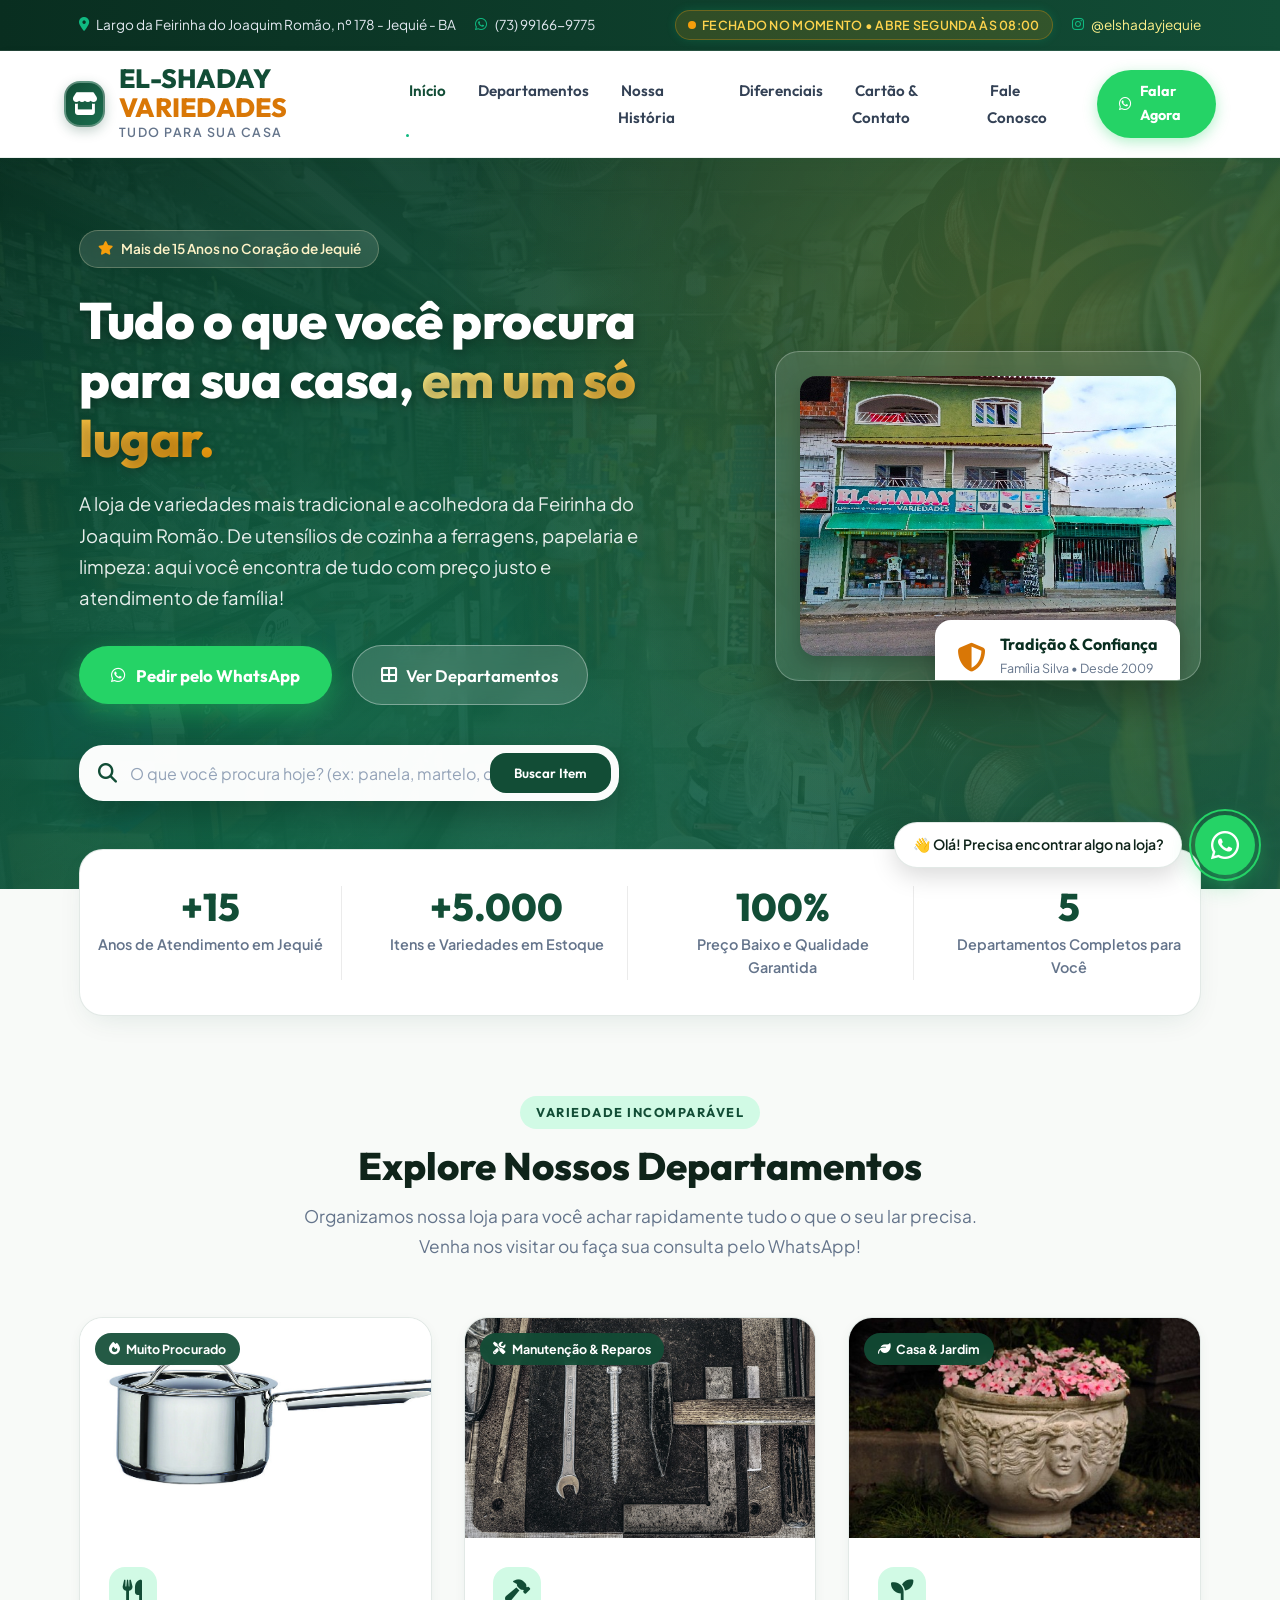
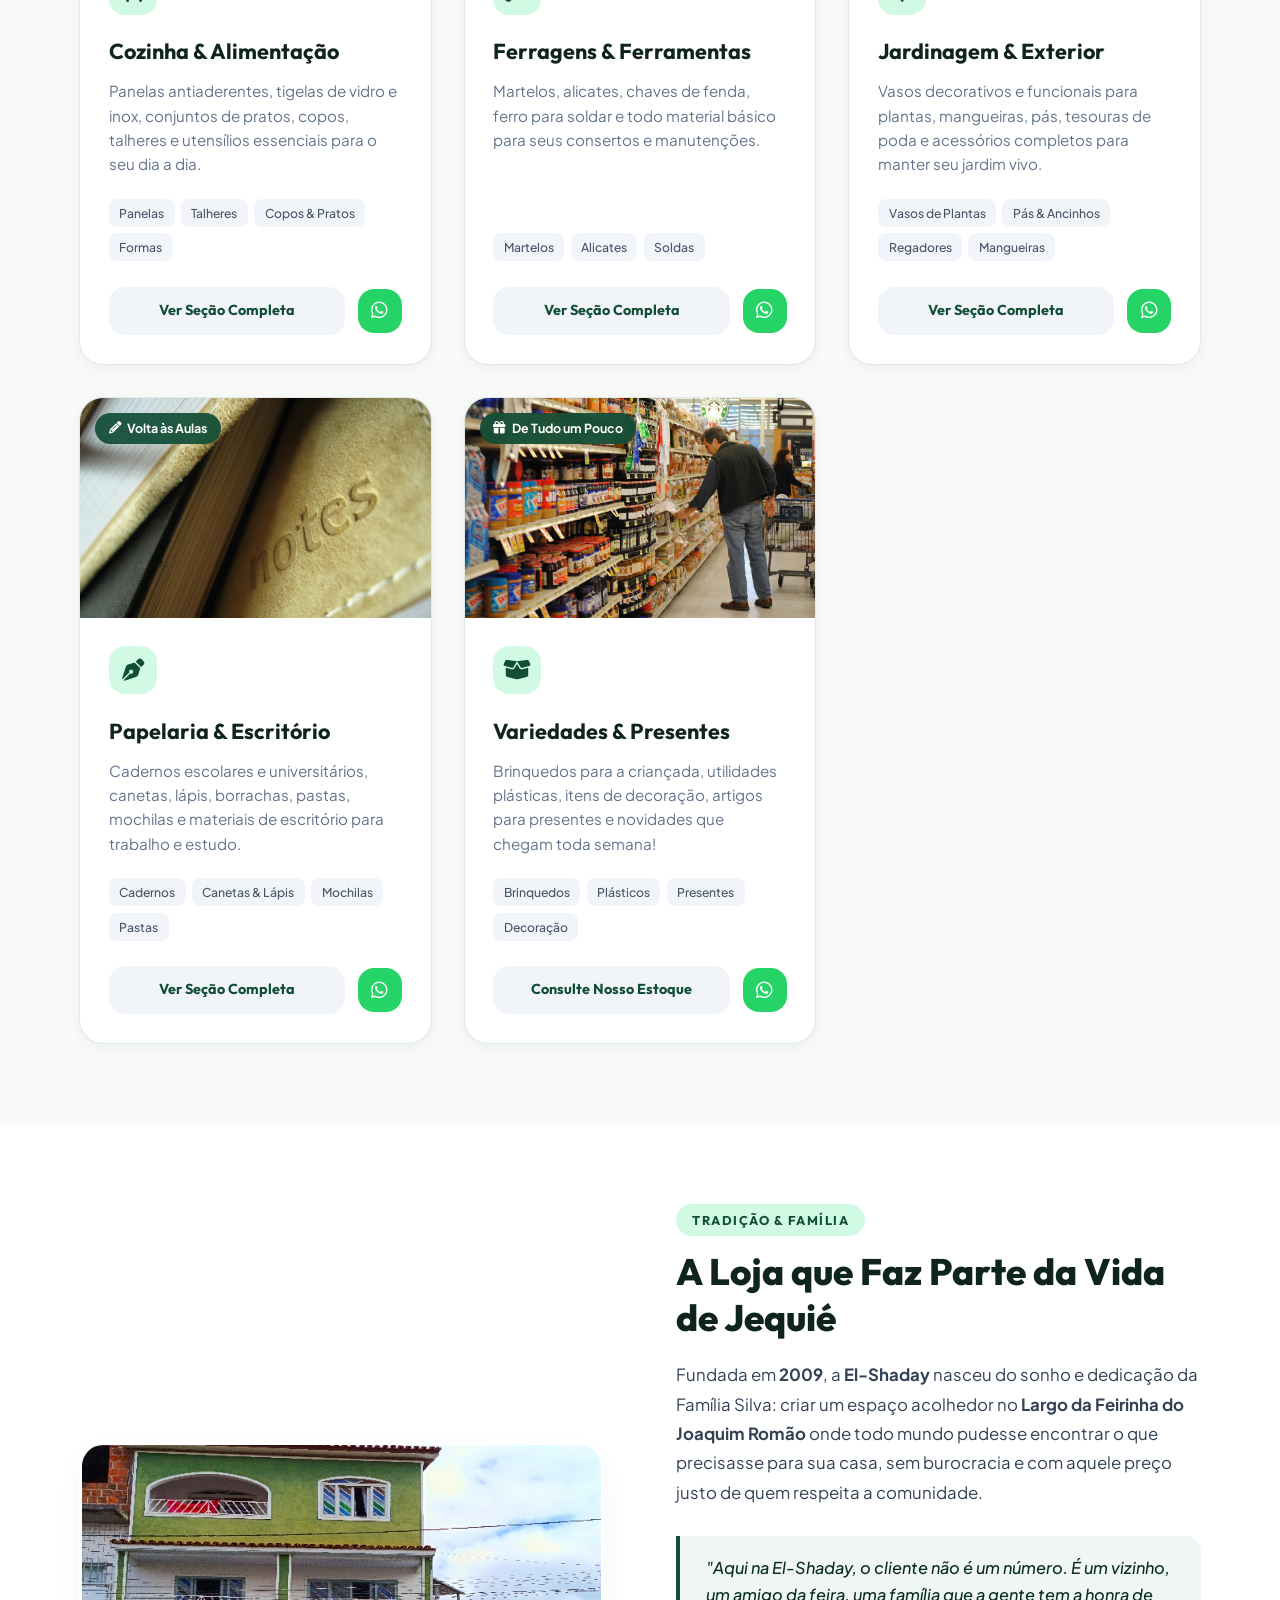
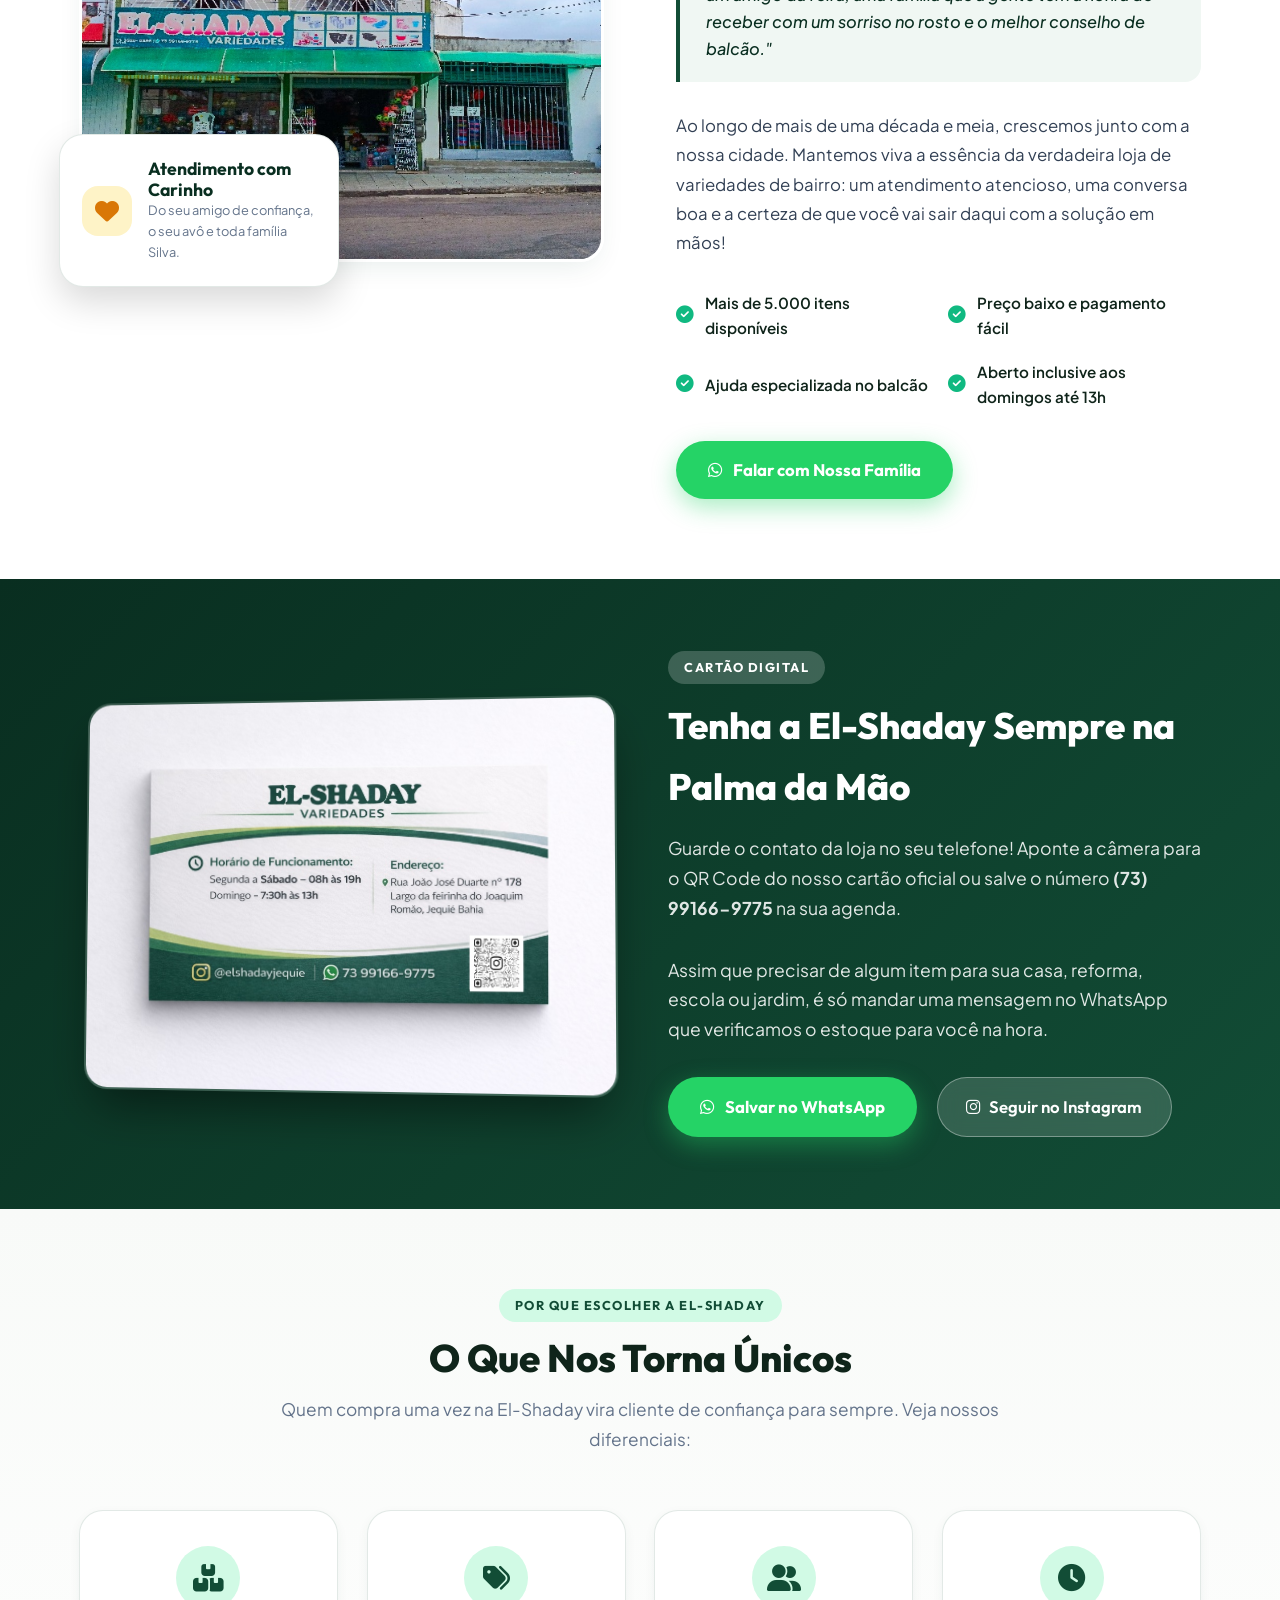
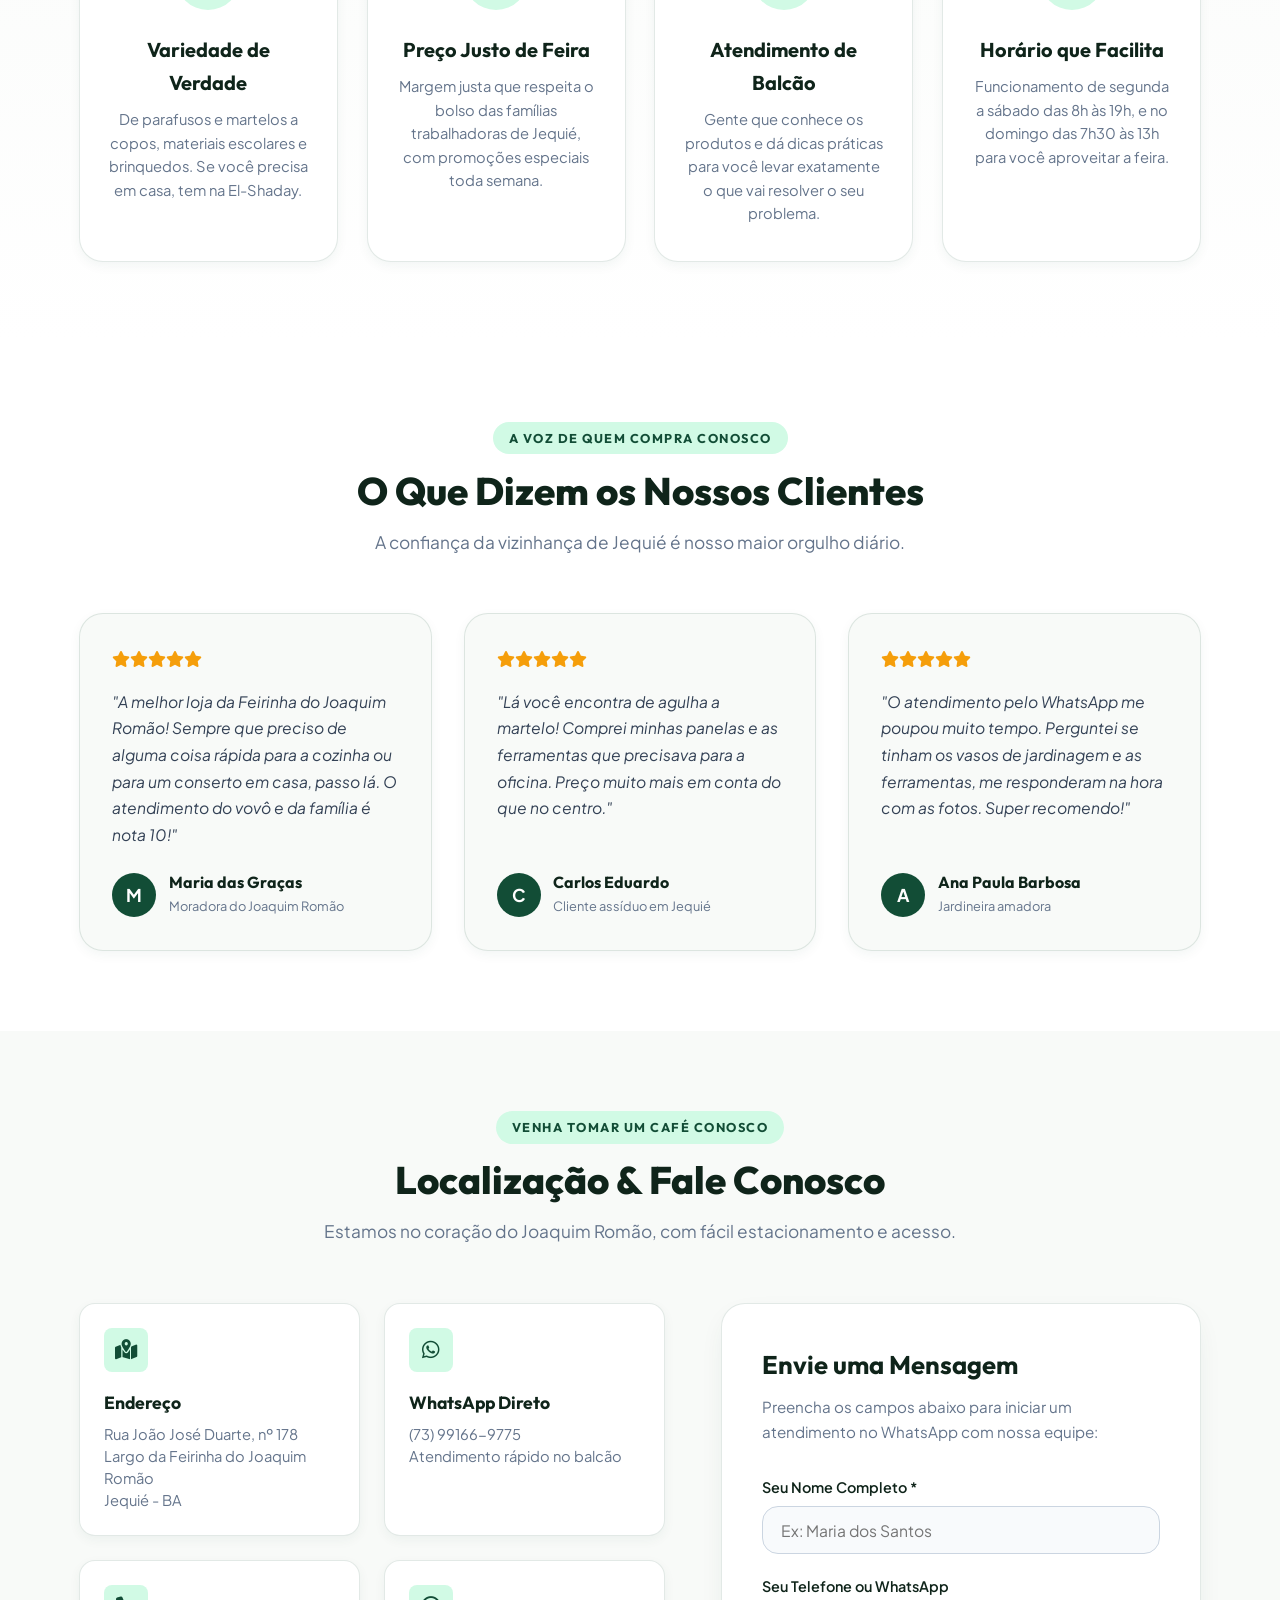
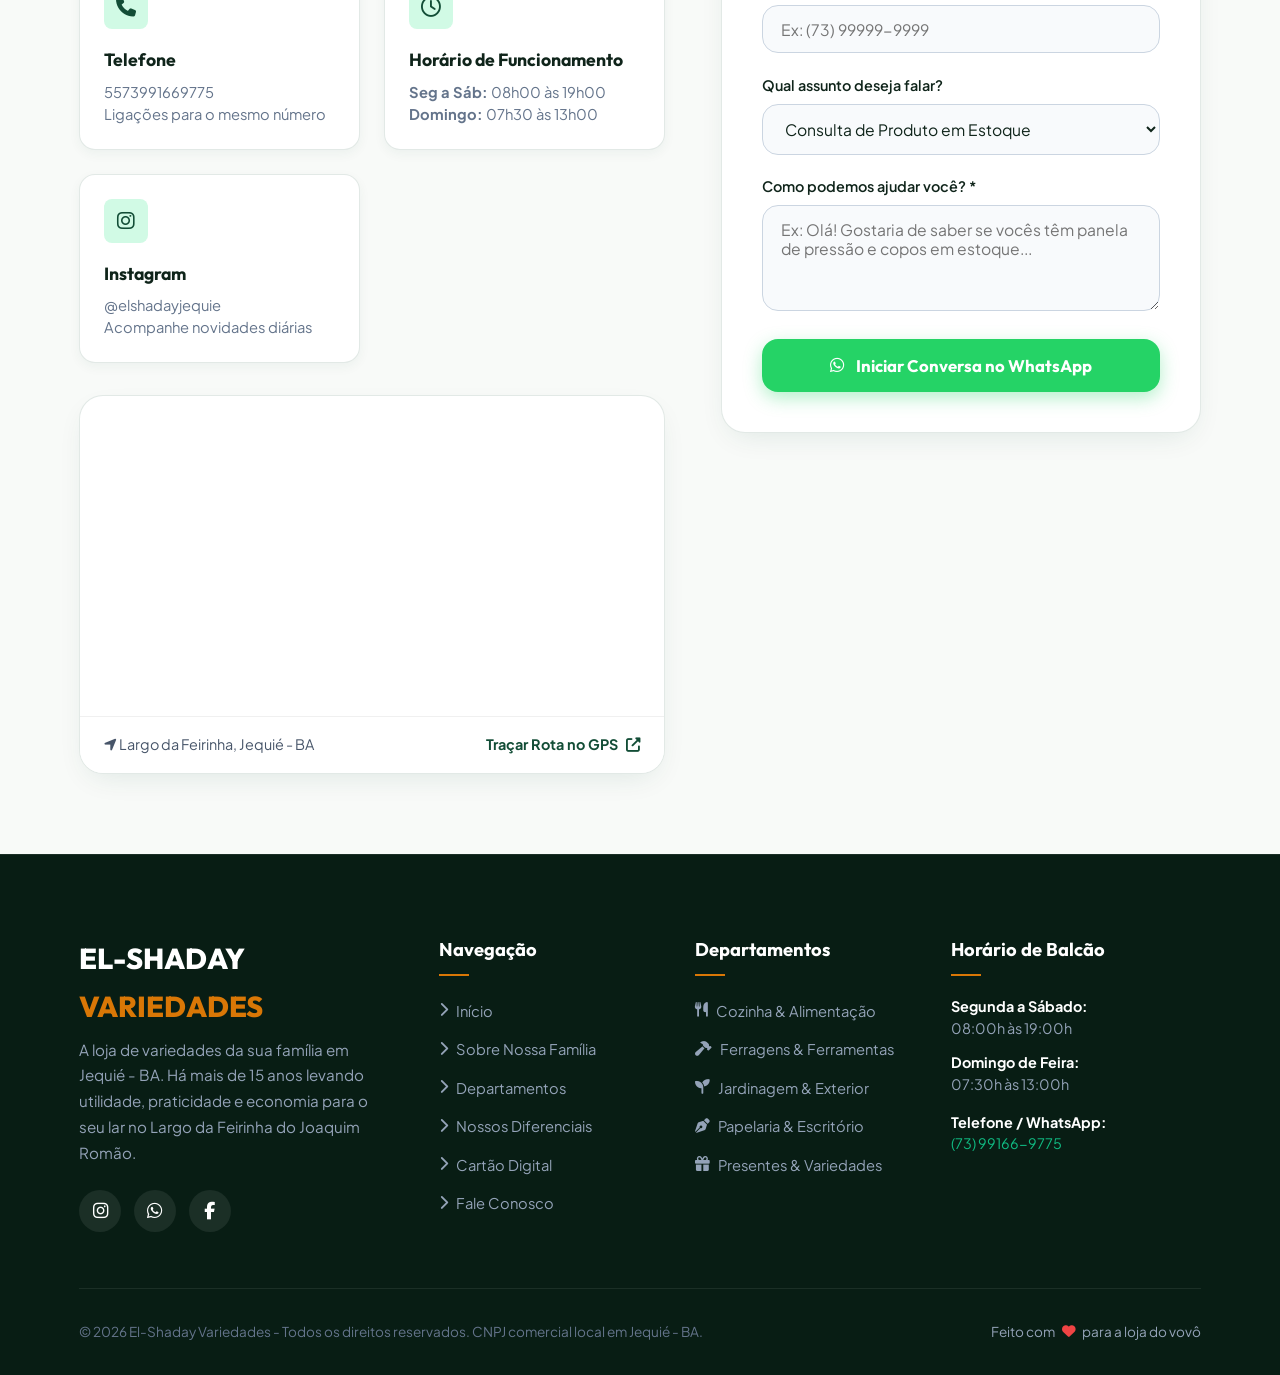
==== commit 76a065bb: "Remove limpeza section and screw/nail references per user request: deleted limpeza.html, removed all" ====
--- a/index.html
+++ b/index.html
@@ -137,7 +137,7 @@
                     <div class="stat-label">Preço Baixo e Qualidade Garantida</div>
                 </div>
                 <div class="stat-item">
-                    <div class="stat-number" data-count="6" data-prefix="">6</div>
+                    <div class="stat-number" data-count="5" data-prefix="">5</div>
                     <div class="stat-label">Departamentos Completos para Você</div>
                 </div>
             </div>
@@ -190,11 +190,10 @@
                     <div class="dept-content">
                         <div class="dept-icon"><i class="fas fa-hammer"></i></div>
                         <h3>Ferragens & Ferramentas</h3>
-                        <p>Martelos, alicates, chaves de fenda, pregos, parafusos, ferro para soldar e todo material básico para seus consertos e manutenções.</p>
+                        <p>Martelos, alicates, chaves de fenda, ferro para soldar e todo material básico para seus consertos e manutenções.</p>
                         <div class="dept-items-tags">
                             <span class="dept-tag">Martelos</span>
                             <span class="dept-tag">Alicates</span>
-                            <span class="dept-tag">Pregos & Parafusos</span>
                             <span class="dept-tag">Soldas</span>
                         </div>
                         <div class="dept-actions">
@@ -256,30 +255,6 @@
                     </div>
                 </div>
 
-                <!-- Limpeza & Organização -->
-                <div class="dept-card">
-                    <div class="dept-image-wrapper">
-                        <img src="images/limpeza-2.jpg" alt="Limpeza e Organização">
-                        <div class="dept-badge"><i class="fas fa-sparkles"></i> Higiene & Cuidado</div>
-                    </div>
-                    <div class="dept-content">
-                        <div class="dept-icon"><i class="fas fa-broom"></i></div>
-                        <h3>Limpeza & Organização</h3>
-                        <p>Baldes reforçados, bacias plásticas, vassouras, rodos, desinfetantes, borrifadores e organizadores que facilitam o dia a dia da casa.</p>
-                        <div class="dept-items-tags">
-                            <span class="dept-tag">Baldes & Bacias</span>
-                            <span class="dept-tag">Vassouras</span>
-                            <span class="dept-tag">Organizadores</span>
-                            <span class="dept-tag">Desinfetantes</span>
-                        </div>
-                        <div class="dept-actions">
-                            <a href="limpeza.html" class="btn-dept-details">Ver Seção Completa</a>
-                            <a href="#" class="btn-dept-whatsapp" data-product="Produtos de Limpeza" title="Consultar no WhatsApp">
-                                <i class="fab fa-whatsapp"></i>
-                            </a>
-                        </div>
-                    </div>
-                </div>
 
                 <!-- Variedades & Utilidades do Lar -->
                 <div class="dept-card">
@@ -514,6 +489,11 @@
                             <div class="info-card-icon"><i class="fab fa-whatsapp"></i></div>
                             <h4>WhatsApp Direto</h4>
                             <p><a href="https://wa.me/5573991669775" target="_blank">(73) 99166-9775</a><br>Atendimento rápido no balcão</p>
+                        </div>
+                        <div class="info-card">
+                            <div class="info-card-icon"><i class="fas fa-phone"></i></div>
+                            <h4>Telefone</h4>
+                            <p>5573991669775<br>Ligações para o mesmo número</p>
                         </div>
                         <div class="info-card">
                             <div class="info-card-icon"><i class="far fa-clock"></i></div>
@@ -625,7 +605,6 @@
                         <li><a href="ferragens.html"><i class="fas fa-hammer"></i> Ferragens & Ferramentas</a></li>
                         <li><a href="jardinagem.html"><i class="fas fa-seedling"></i> Jardinagem & Exterior</a></li>
                         <li><a href="papelaria.html"><i class="fas fa-pen-nib"></i> Papelaria & Escritório</a></li>
-                        <li><a href="limpeza.html"><i class="fas fa-broom"></i> Limpeza & Organização</a></li>
                         <li><a href="contato.html"><i class="fas fa-gift"></i> Presentes & Variedades</a></li>
                     </ul>
                 </div>
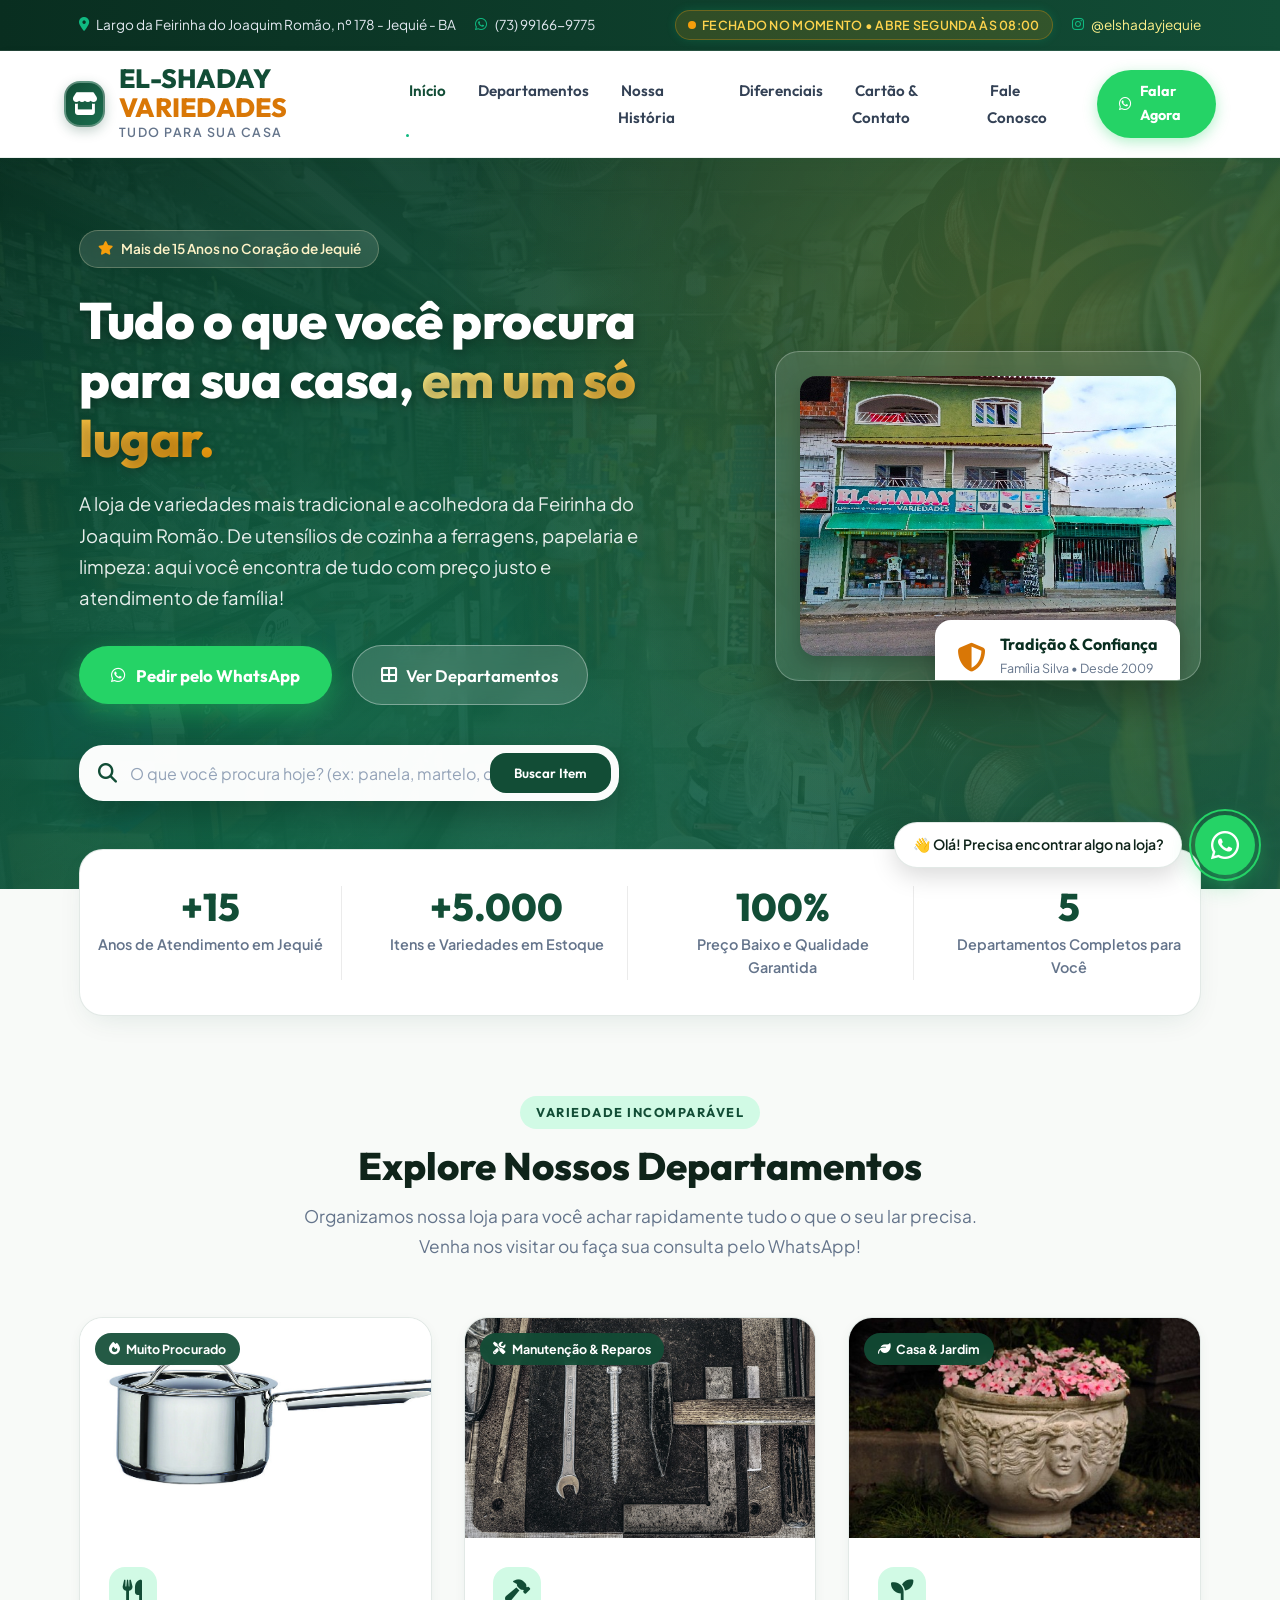
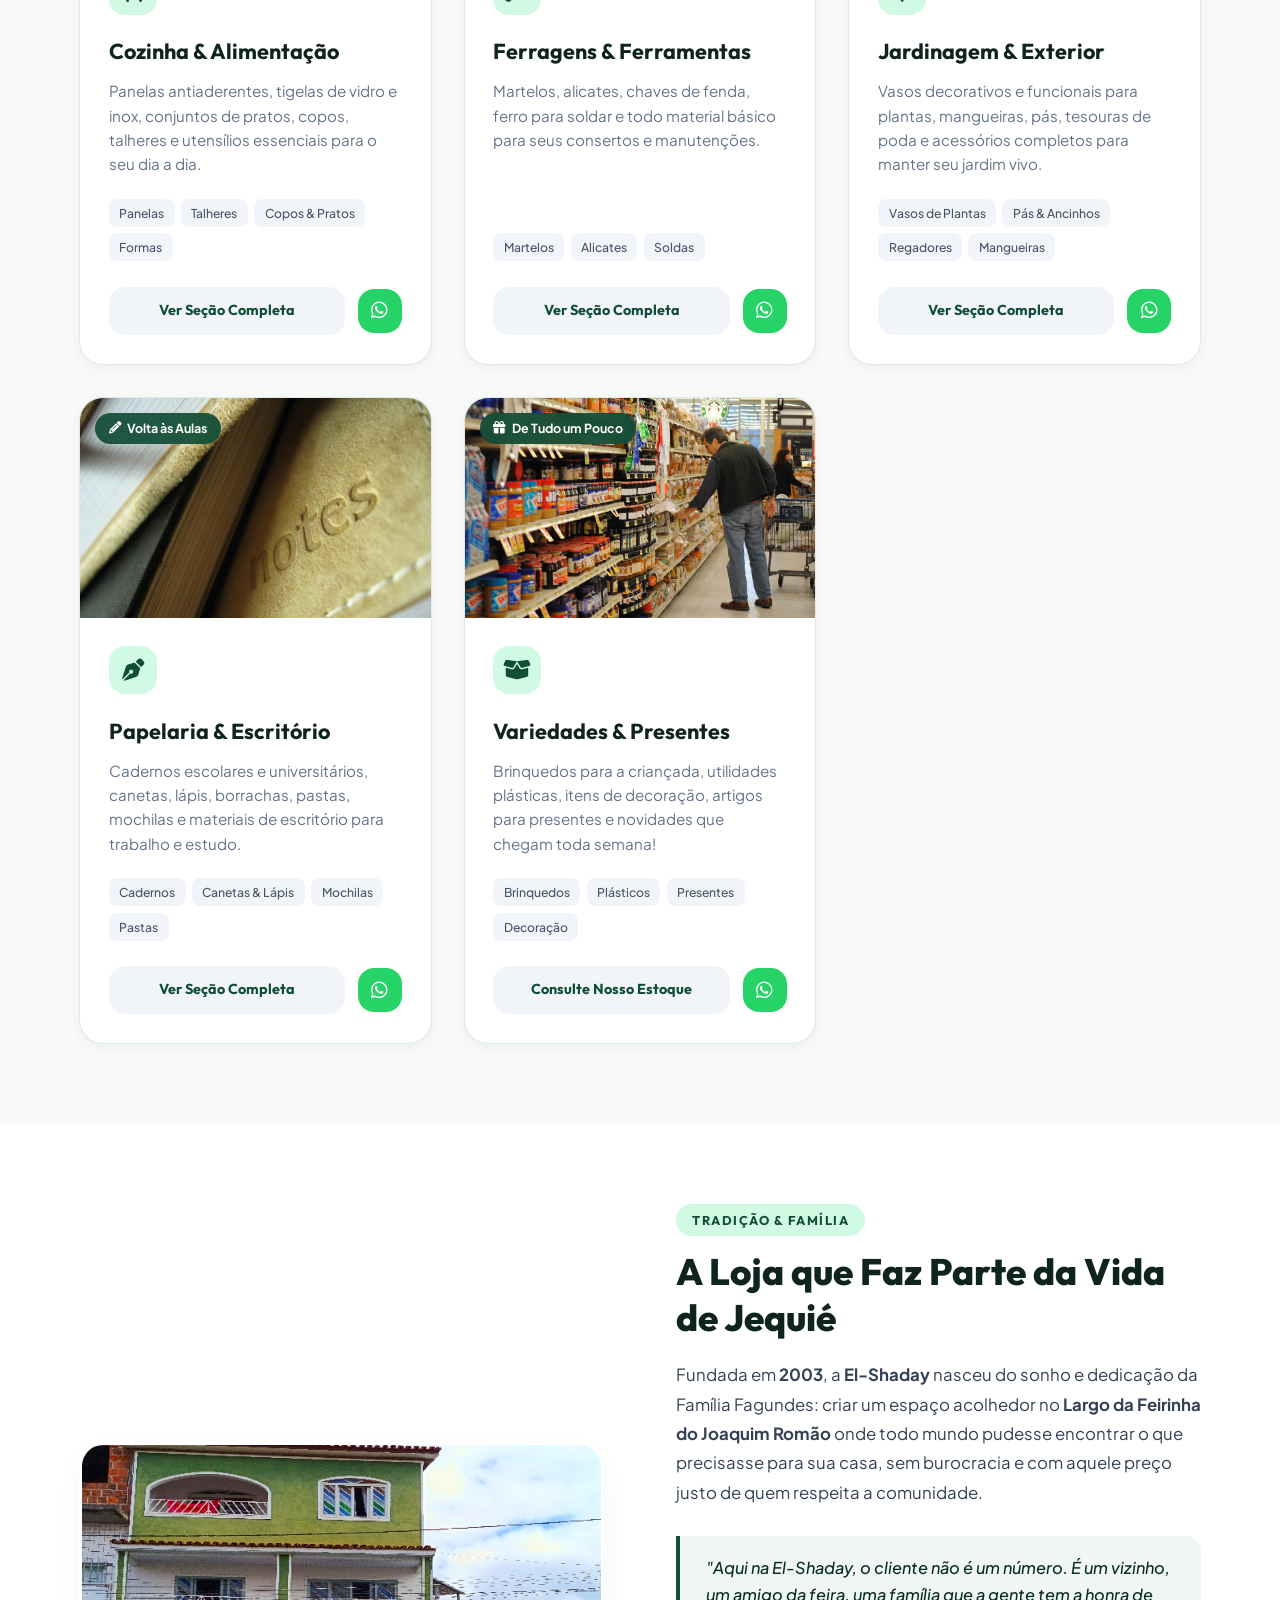
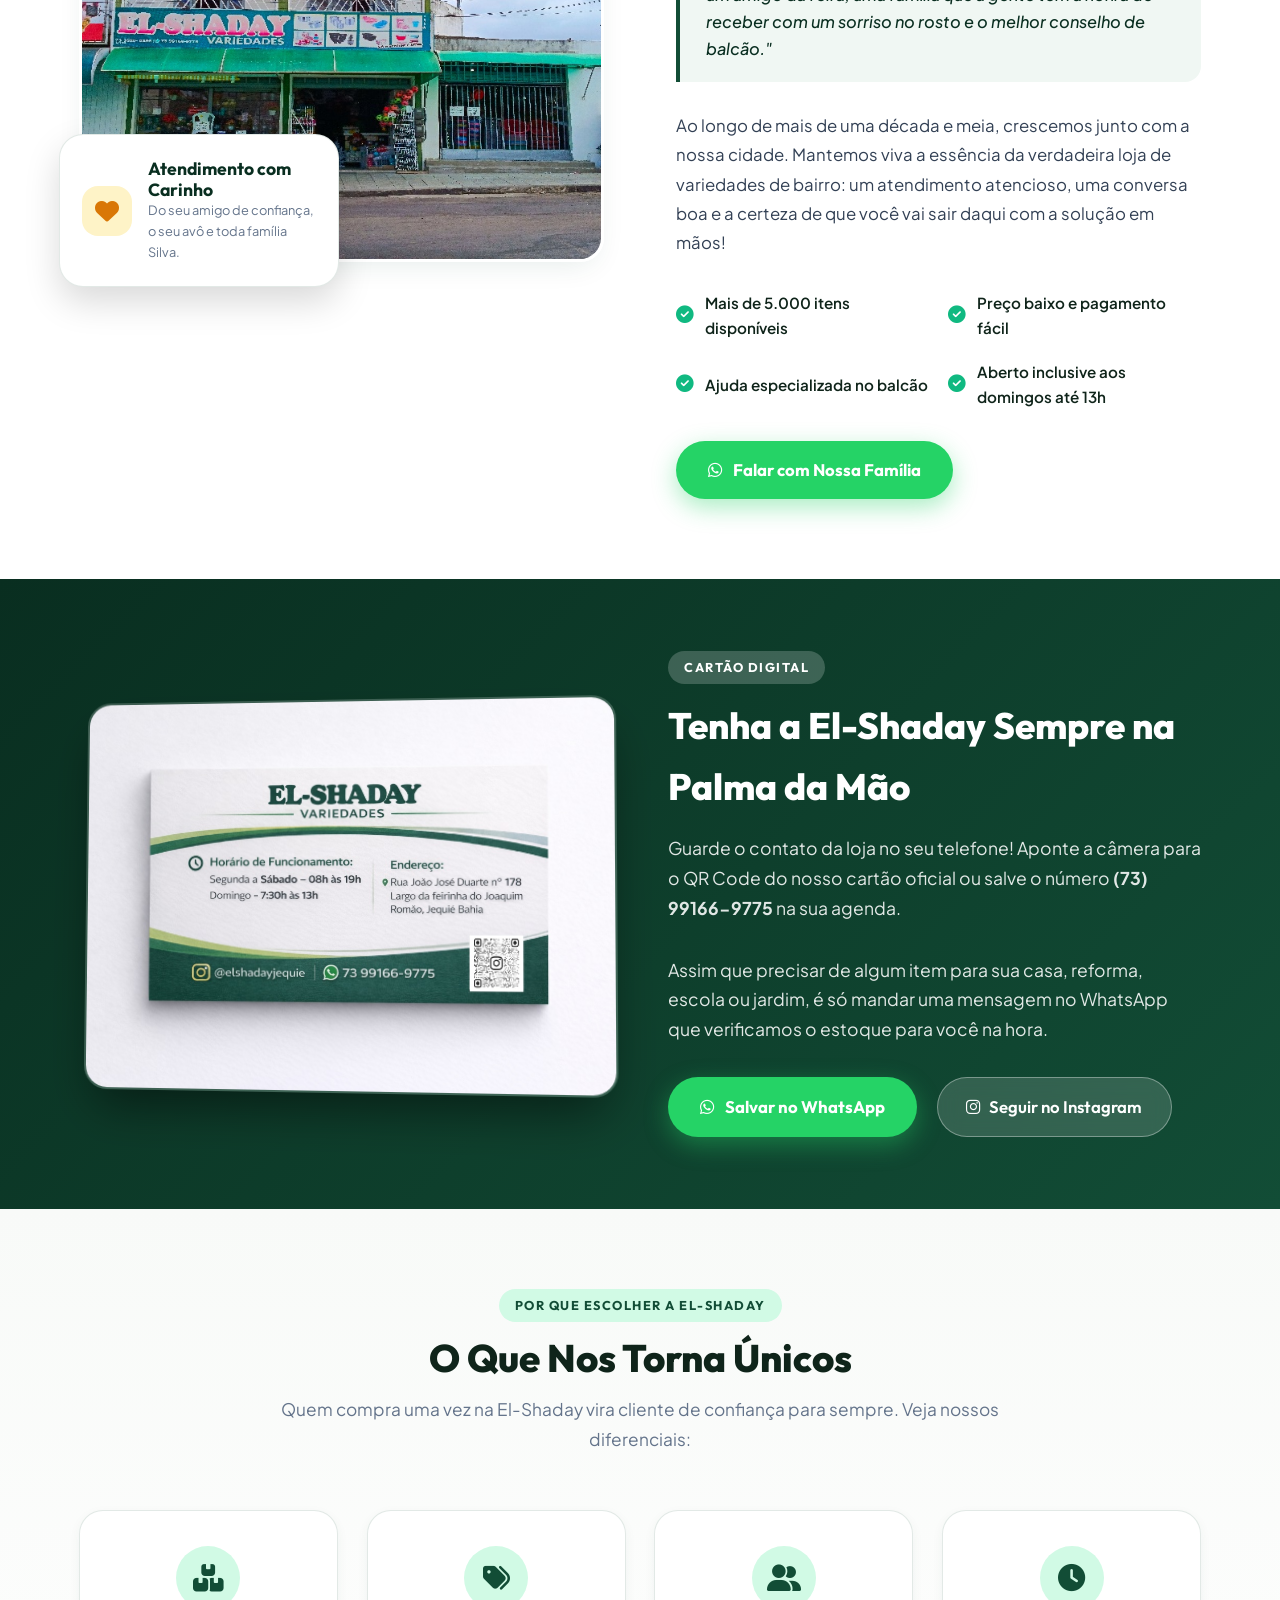
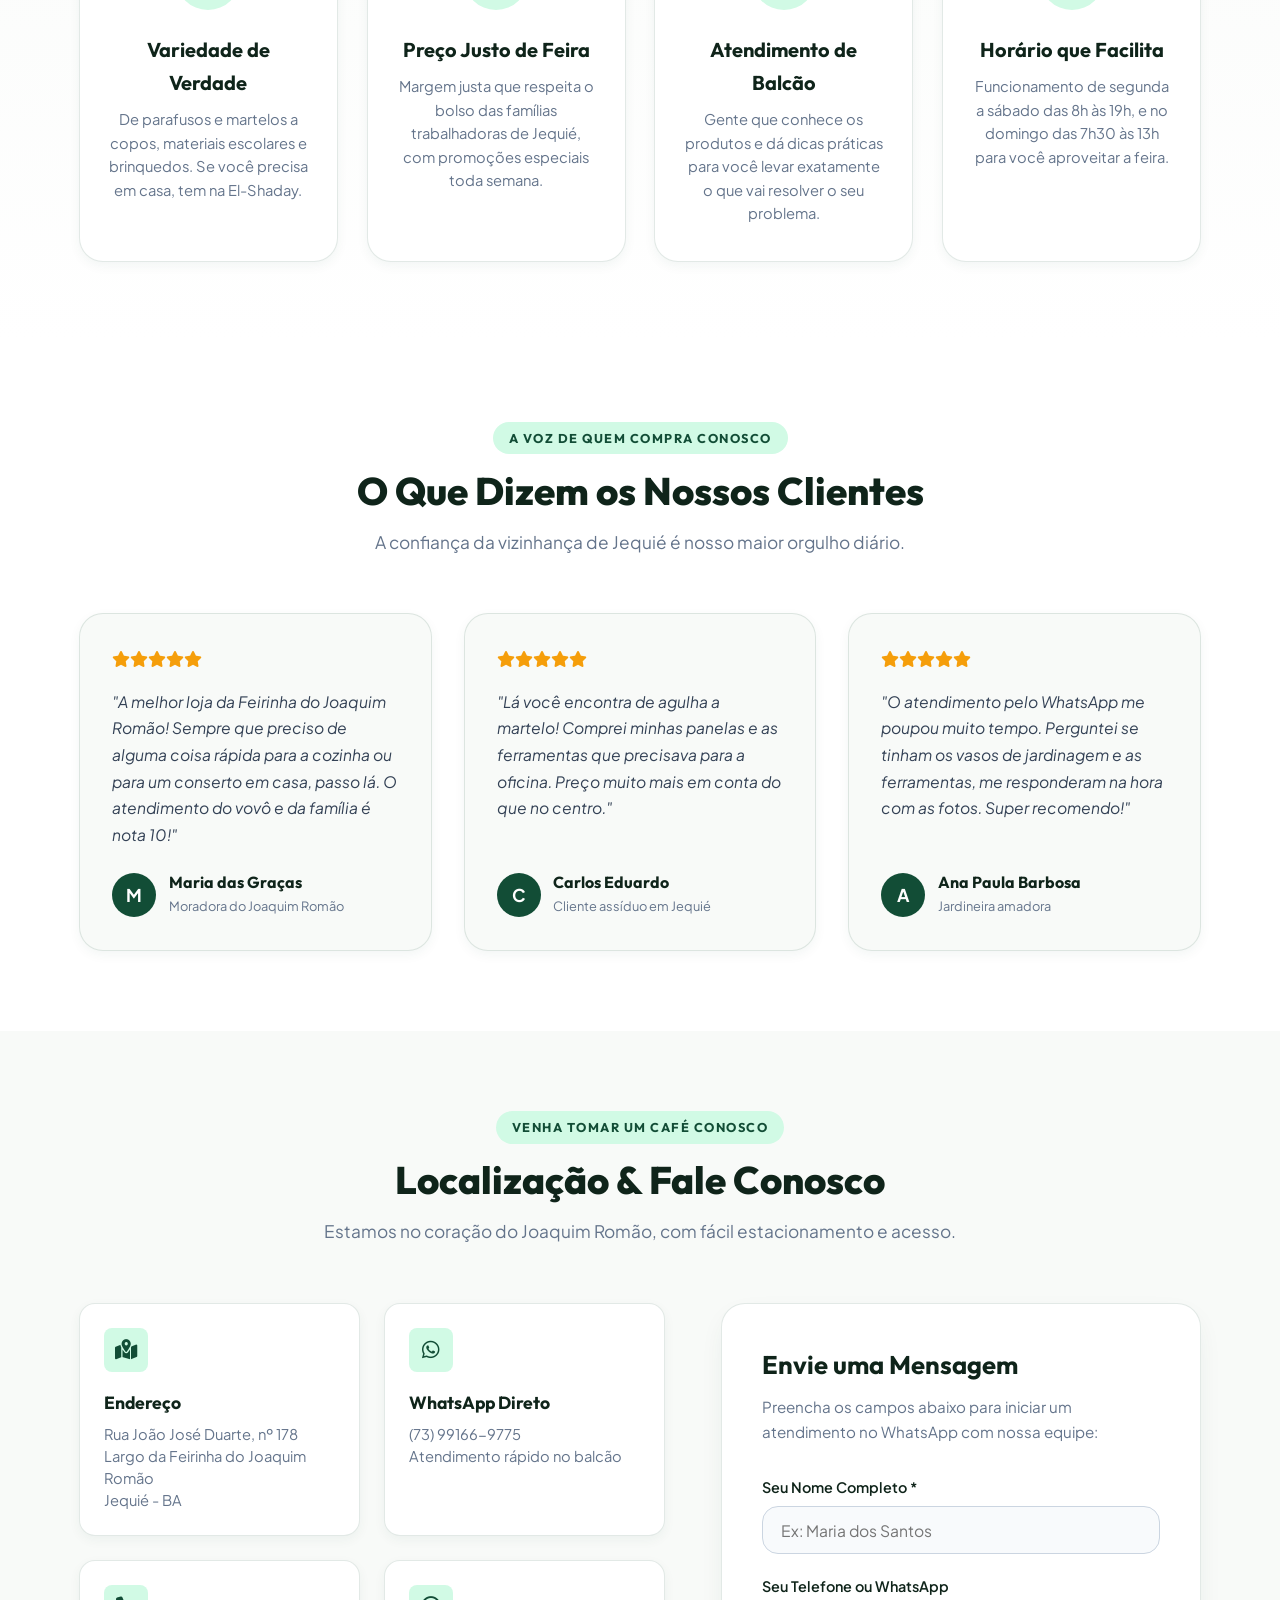
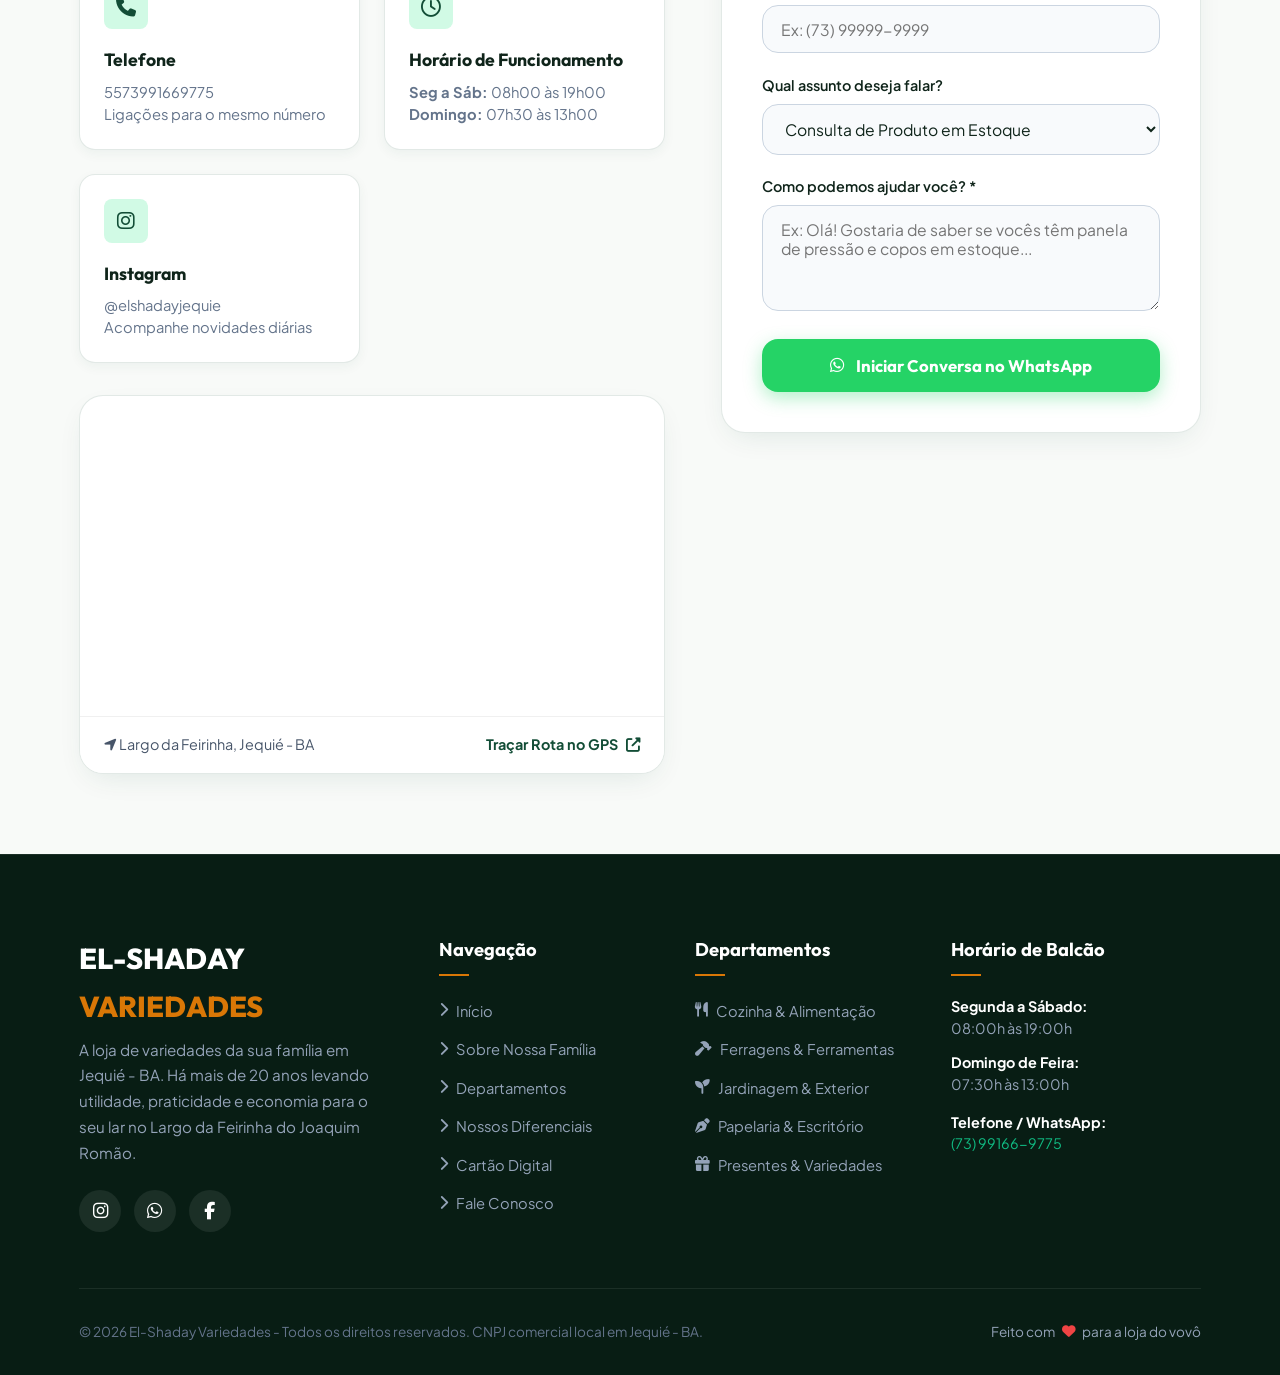
==== commit 0e40d358: "Update historical info (2003, Família Fagundes), restore limpeza.html with correct products (includi" ====
--- a/index.html
+++ b/index.html
@@ -305,7 +305,7 @@
                     <span class="section-tag">Tradição & Família</span>
                     <h2>A Loja que Faz Parte da Vida de Jequié</h2>
                     <p>
-                        Fundada em <strong>2009</strong>, a <strong>El-Shaday</strong> nasceu do sonho e dedicação da Família Silva: criar um espaço acolhedor no <strong>Largo da Feirinha do Joaquim Romão</strong> onde todo mundo pudesse encontrar o que precisasse para sua casa, sem burocracia e com aquele preço justo de quem respeita a comunidade.
+                        Fundada em <strong>2003</strong>, a <strong>El-Shaday</strong> nasceu do sonho e dedicação da Família Fagundes: criar um espaço acolhedor no <strong>Largo da Feirinha do Joaquim Romão</strong> onde todo mundo pudesse encontrar o que precisasse para sua casa, sem burocracia e com aquele preço justo de quem respeita a comunidade.
                     </p>
                     <div class="family-quote-box">
                         "Aqui na El-Shaday, o cliente não é um número. É um vizinho, um amigo da feira, uma família que a gente tem a honra de receber com um sorriso no rosto e o melhor conselho de balcão."
@@ -569,7 +569,7 @@
                 <div class="footer-brand">
                     <h2>EL-SHADAY <span>VARIEDADES</span></h2>
                     <p>
-                        A loja de variedades da sua família em Jequié - BA. Há mais de 15 anos levando utilidade, praticidade e economia para o seu lar no Largo da Feirinha do Joaquim Romão.
+                        A loja de variedades da sua família em Jequié - BA. Há mais de 20 anos levando utilidade, praticidade e economia para o seu lar no Largo da Feirinha do Joaquim Romão.
                     </p>
                     <div class="social-links">
                         <a href="https://instagram.com/elshadayjequie" target="_blank" class="social-icon instagram" title="Instagram da El-Shaday">
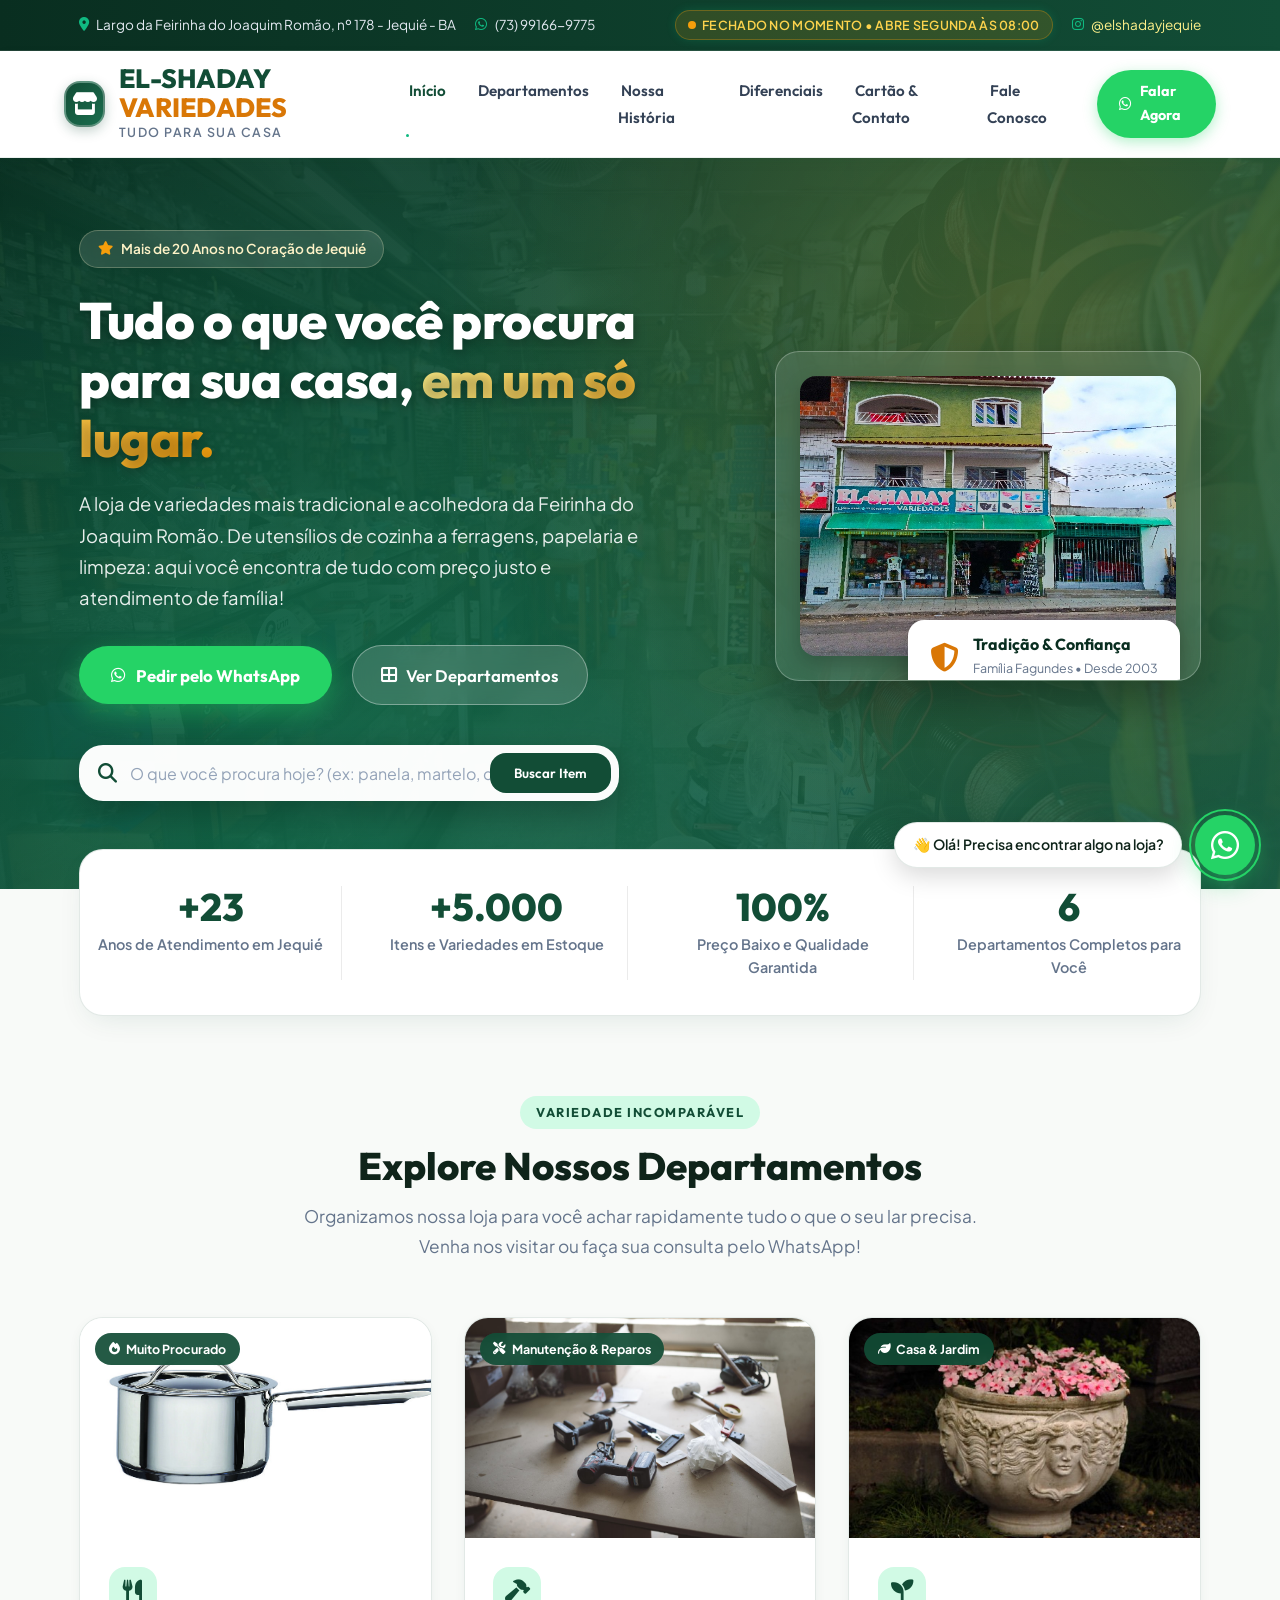
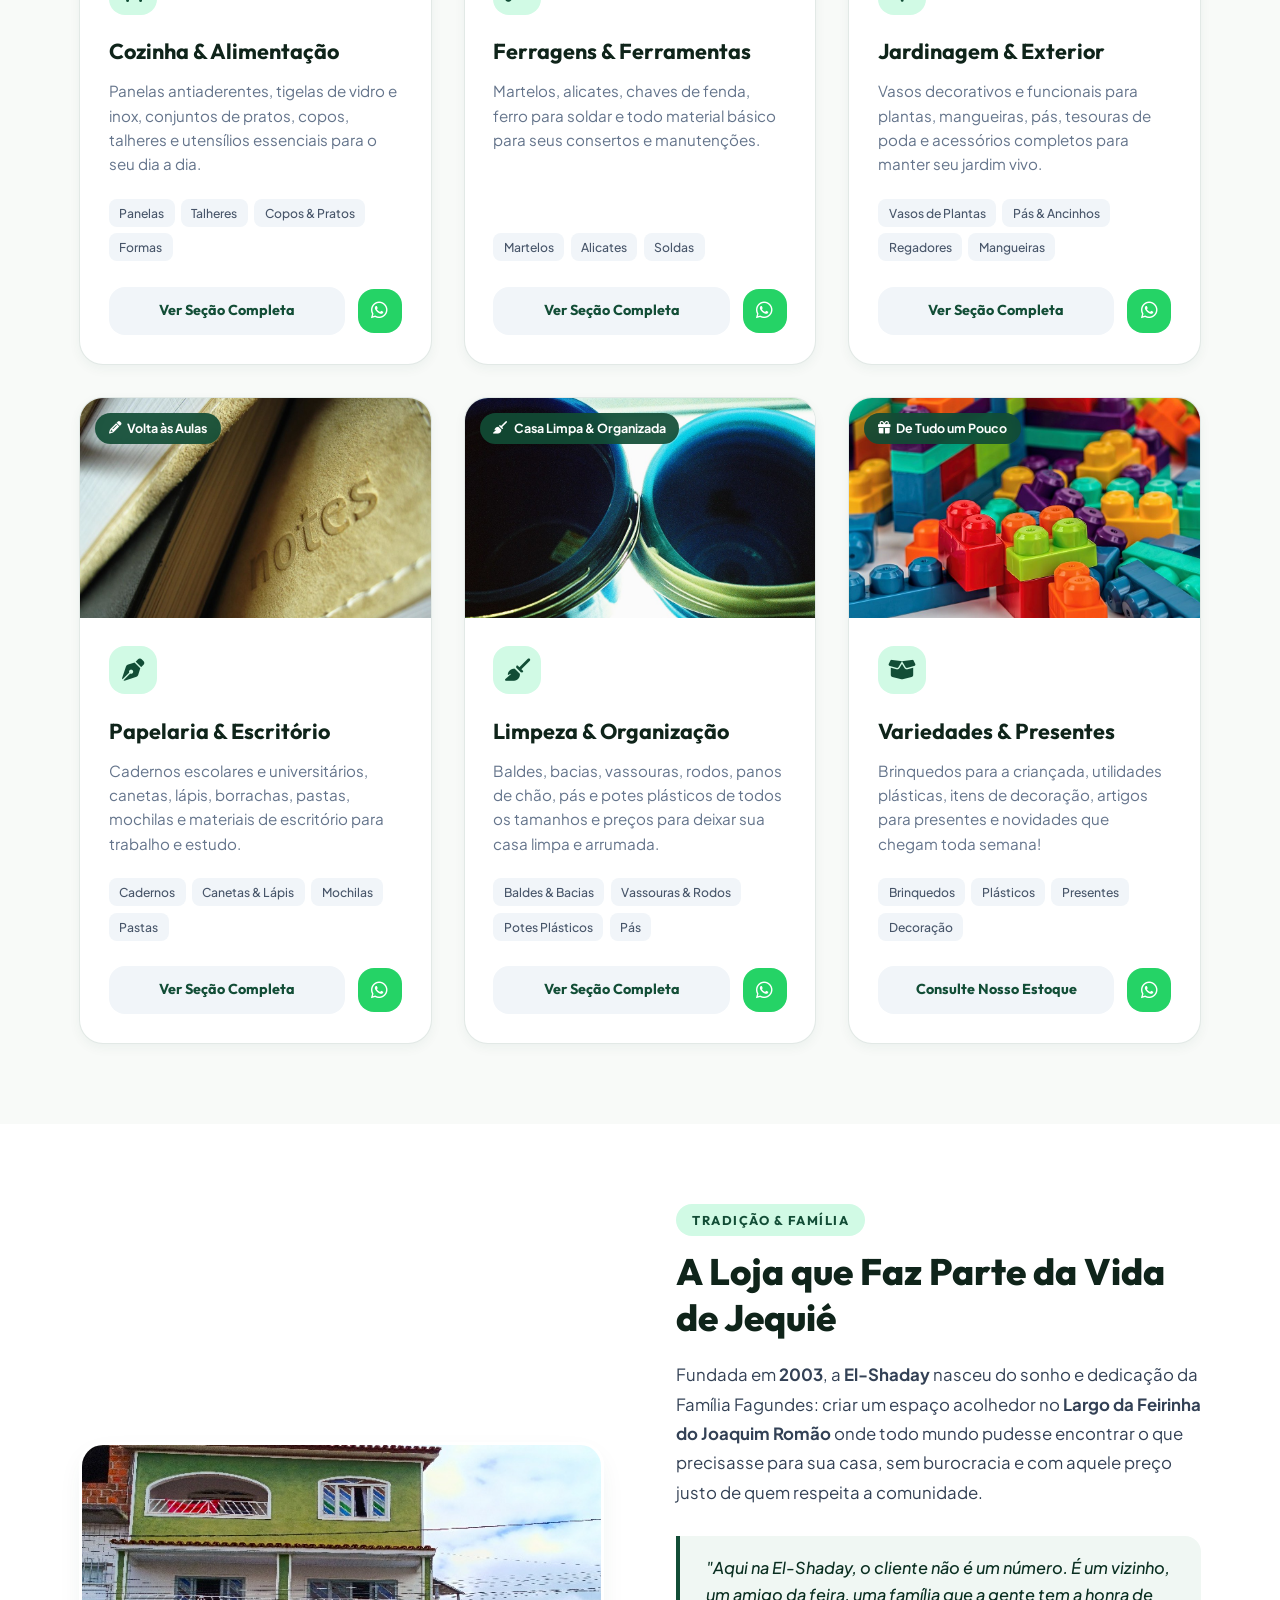
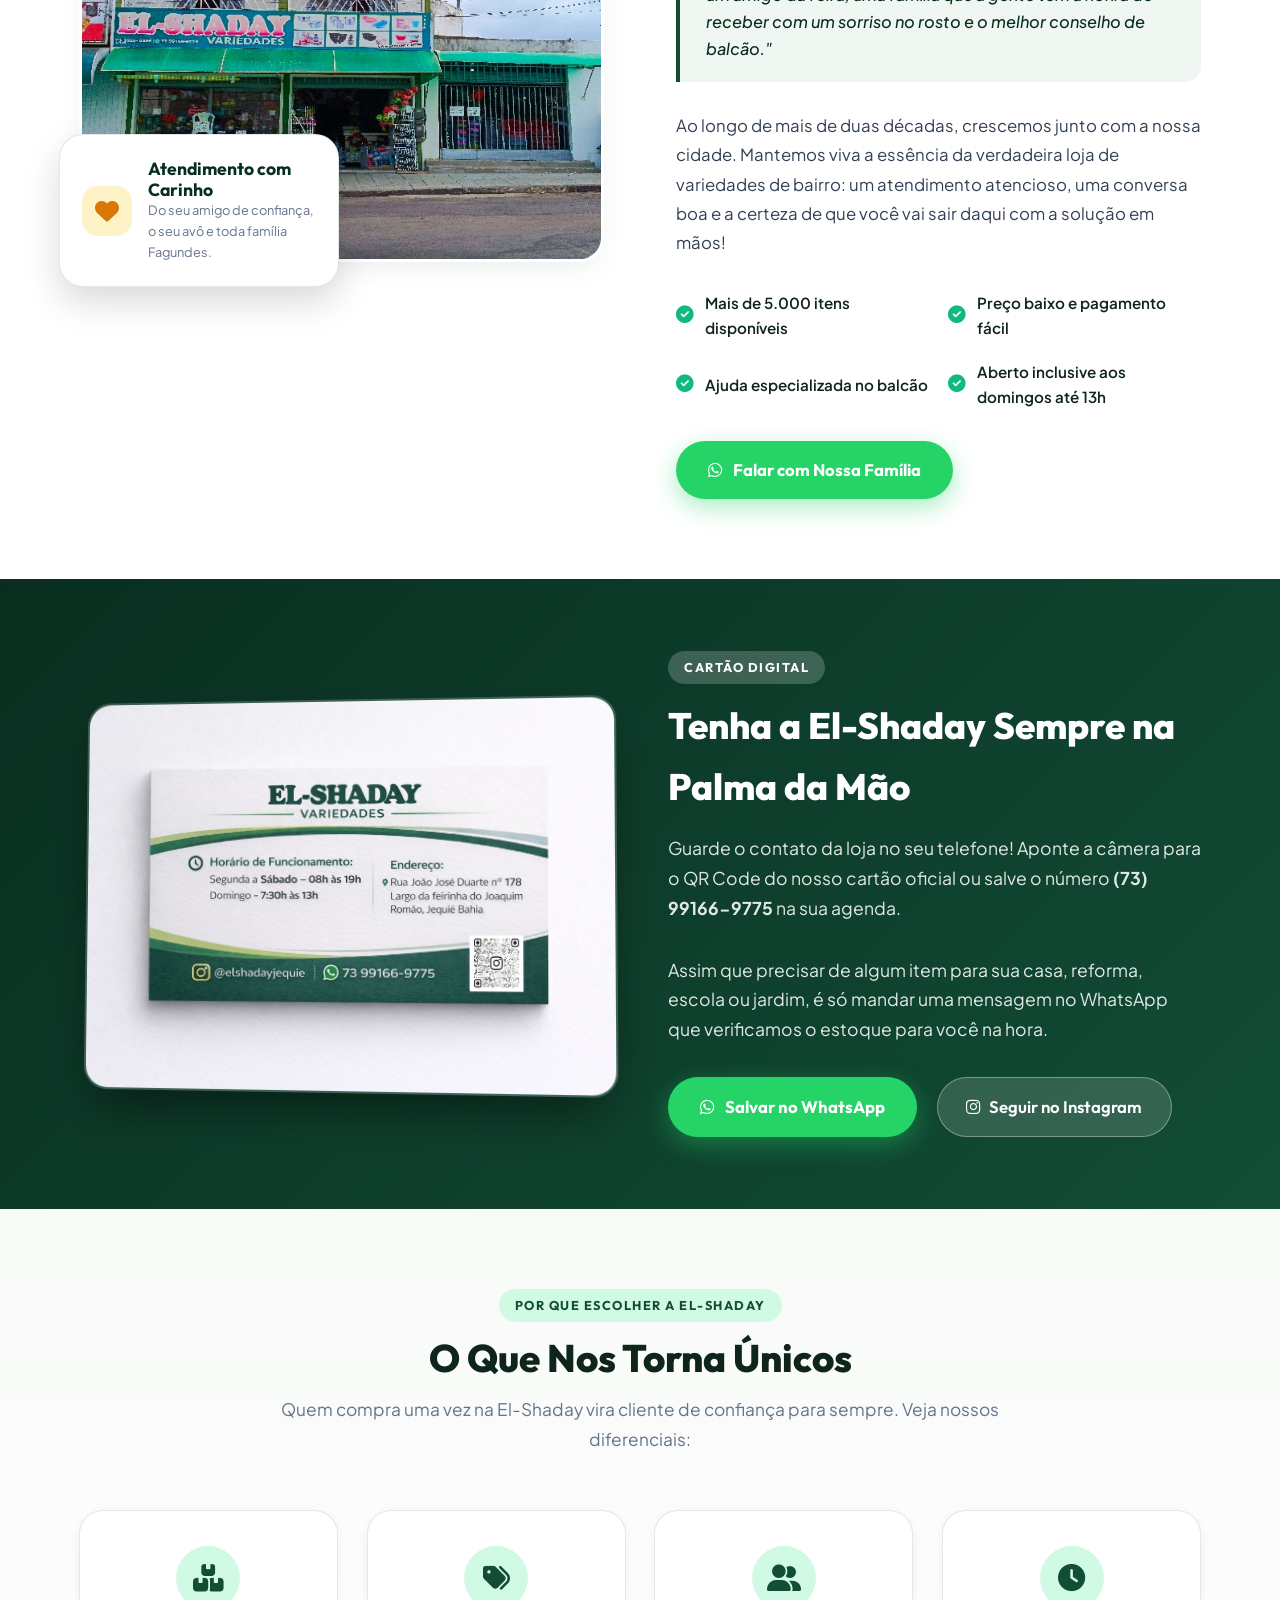
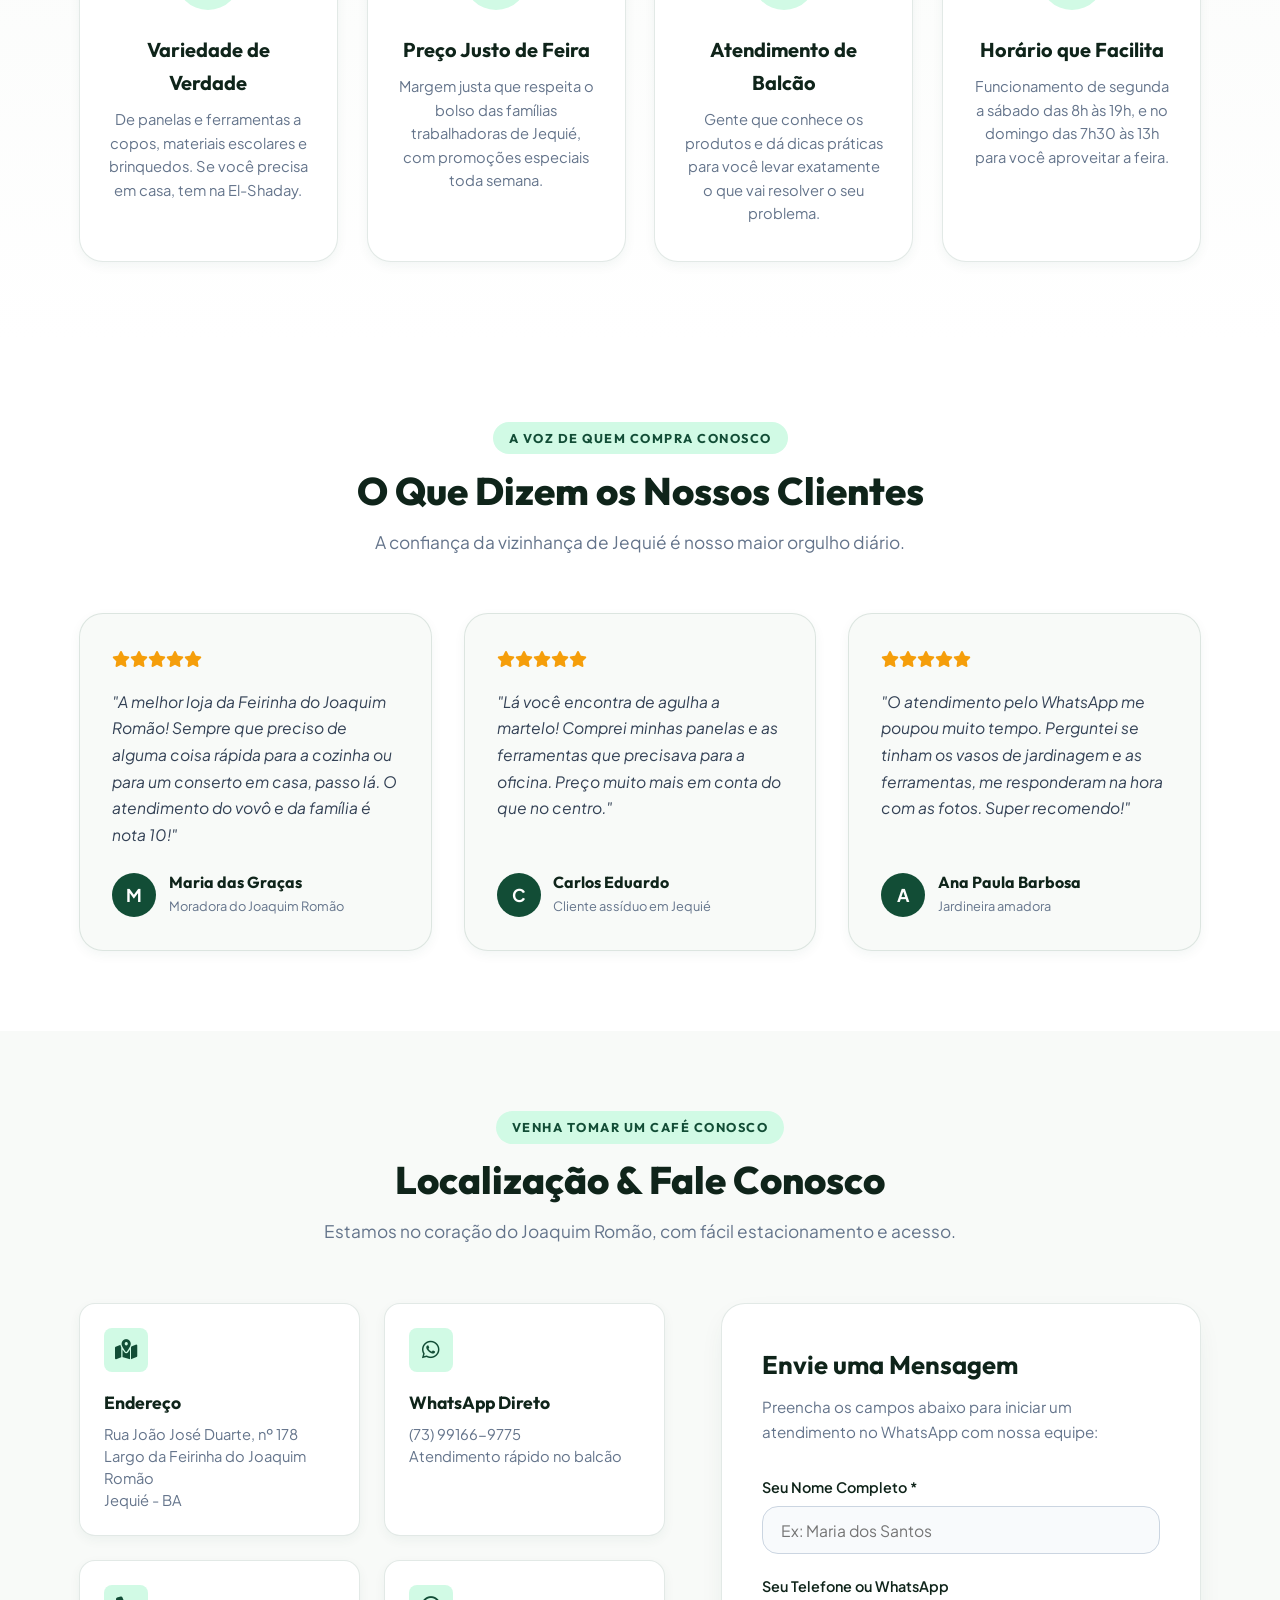
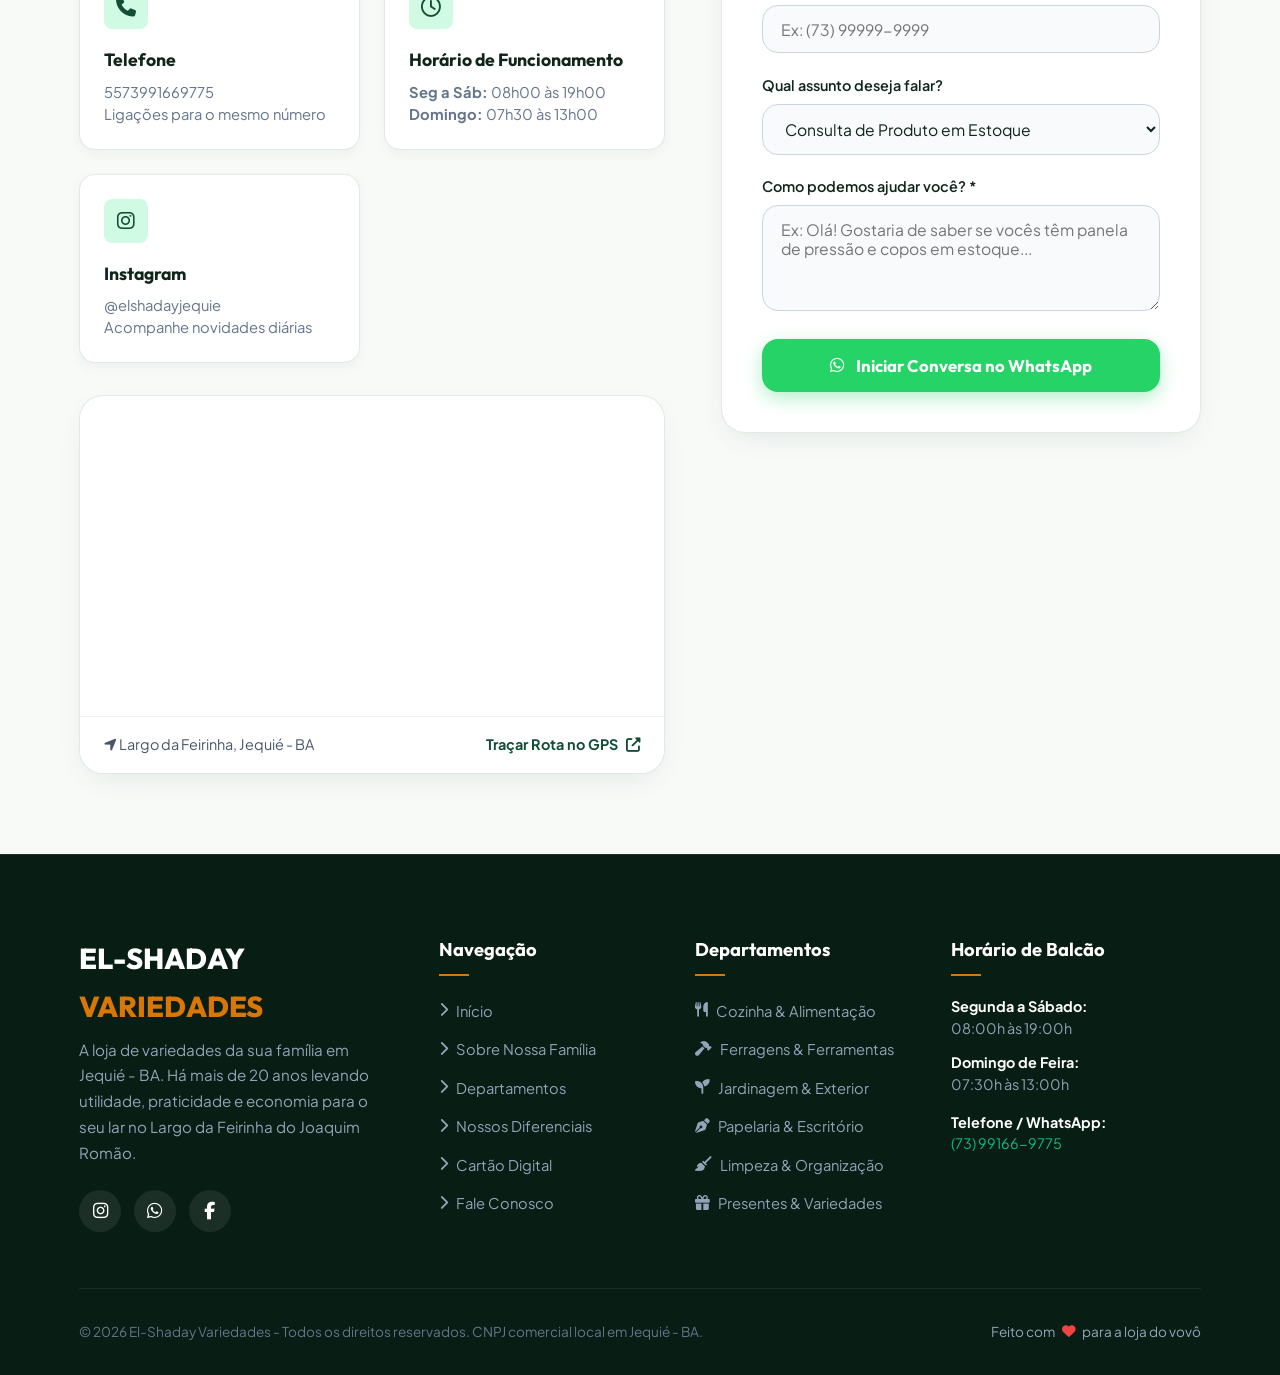
==== commit ae0be498: "Corrige conteudo e imagens: sem parafusos/pregos e sem quimicos de limpeza; loja desde 2003 (Familia" ====
--- a/index.html
+++ b/index.html
@@ -4,7 +4,7 @@
     <meta charset="UTF-8">
     <meta name="viewport" content="width=device-width, initial-scale=1.0">
     <title>El-Shaday Variedades - Tudo Para Sua Casa em Jequié - BA</title>
-    <meta name="description" content="El-Shaday Variedades em Jequié - BA. Há mais de 15 anos oferecendo artigos para o lar, cozinha, ferragens, jardinagem, papelaria, limpeza e utilidades com o melhor preço!">
+    <meta name="description" content="El-Shaday Variedades em Jequié - BA. Há mais de 20 anos oferecendo artigos para o lar, cozinha, ferragens, jardinagem, papelaria, limpeza e utilidades com o melhor preço!">
     
     <!-- Google Fonts & Font Awesome Icons -->
     <link rel="preconnect" href="https://fonts.googleapis.com">
@@ -80,7 +80,7 @@
         <div class="container hero-grid">
             <div class="hero-text-col">
                 <div class="hero-badge-pill">
-                    <i class="fas fa-star" style="color: #f59e0b;"></i> Mais de 15 Anos no Coração de Jequié
+                    <i class="fas fa-star" style="color: #f59e0b;"></i> Mais de 20 Anos no Coração de Jequié
                 </div>
                 <h2 class="hero-title">
                     Tudo o que você procura para sua casa, <span>em um só lugar.</span>
@@ -112,7 +112,7 @@
                         <i class="fas fa-shield-alt"></i>
                         <div>
                             <strong>Tradição & Confiança</strong>
-                            <small>Família Silva • Desde 2009</small>
+                            <small>Família Fagundes • Desde 2003</small>
                         </div>
                     </div>
                 </div>
@@ -125,7 +125,7 @@
         <div class="stats-bar">
             <div class="stats-grid">
                 <div class="stat-item">
-                    <div class="stat-number" data-count="15" data-prefix="+">15</div>
+                    <div class="stat-number" data-count="23" data-prefix="+">23</div>
                     <div class="stat-label">Anos de Atendimento em Jequié</div>
                 </div>
                 <div class="stat-item">
@@ -137,7 +137,7 @@
                     <div class="stat-label">Preço Baixo e Qualidade Garantida</div>
                 </div>
                 <div class="stat-item">
-                    <div class="stat-number" data-count="5" data-prefix="">5</div>
+                    <div class="stat-number" data-count="6" data-prefix="">6</div>
                     <div class="stat-label">Departamentos Completos para Você</div>
                 </div>
             </div>
@@ -184,7 +184,7 @@
                 <!-- Ferragens & Ferramentas -->
                 <div class="dept-card">
                     <div class="dept-image-wrapper">
-                        <img src="images/ferragens-1.jpg" alt="Ferragens e Ferramentas">
+                        <img src="images/ferragens-header.jpg" alt="Ferramentas e ferragens">
                         <div class="dept-badge"><i class="fas fa-tools"></i> Manutenção & Reparos</div>
                     </div>
                     <div class="dept-content">
@@ -256,10 +256,35 @@
                 </div>
 
 
+                <!-- Limpeza & Organização -->
+                <div class="dept-card">
+                    <div class="dept-image-wrapper">
+                        <img src="images/limpeza-3.jpg" alt="Limpeza e Organização">
+                        <div class="dept-badge"><i class="fas fa-broom"></i> Casa Limpa & Organizada</div>
+                    </div>
+                    <div class="dept-content">
+                        <div class="dept-icon"><i class="fas fa-broom"></i></div>
+                        <h3>Limpeza & Organização</h3>
+                        <p>Baldes, bacias, vassouras, rodos, panos de chão, pás e potes plásticos de todos os tamanhos e preços para deixar sua casa limpa e arrumada.</p>
+                        <div class="dept-items-tags">
+                            <span class="dept-tag">Baldes & Bacias</span>
+                            <span class="dept-tag">Vassouras & Rodos</span>
+                            <span class="dept-tag">Potes Plásticos</span>
+                            <span class="dept-tag">Pás</span>
+                        </div>
+                        <div class="dept-actions">
+                            <a href="limpeza.html" class="btn-dept-details">Ver Seção Completa</a>
+                            <a href="#" class="btn-dept-whatsapp" data-product="Limpeza e Organização" title="Consultar no WhatsApp">
+                                <i class="fab fa-whatsapp"></i>
+                            </a>
+                        </div>
+                    </div>
+                </div>
+
                 <!-- Variedades & Utilidades do Lar -->
                 <div class="dept-card">
                     <div class="dept-image-wrapper">
-                        <img src="images/index-variedade-1.jpg" alt="Variedades em Geral">
+                        <img src="images/variedades-brinquedos.jpg" alt="Brinquedos e variedades em geral">
                         <div class="dept-badge"><i class="fas fa-gift"></i> De Tudo um Pouco</div>
                     </div>
                     <div class="dept-content">
@@ -296,7 +321,7 @@
                         </div>
                         <div class="badge-text">
                             <h4>Atendimento com Carinho</h4>
-                            <p>Do seu amigo de confiança, o seu avô e toda família Silva.</p>
+                            <p>Do seu amigo de confiança, o seu avô e toda família Fagundes.</p>
                         </div>
                     </div>
                 </div>
@@ -311,7 +336,7 @@
                         "Aqui na El-Shaday, o cliente não é um número. É um vizinho, um amigo da feira, uma família que a gente tem a honra de receber com um sorriso no rosto e o melhor conselho de balcão."
                     </div>
                     <p>
-                        Ao longo de mais de uma década e meia, crescemos junto com a nossa cidade. Mantemos viva a essência da verdadeira loja de variedades de bairro: um atendimento atencioso, uma conversa boa e a certeza de que você vai sair daqui com a solução em mãos!
+                        Ao longo de mais de duas décadas, crescemos junto com a nossa cidade. Mantemos viva a essência da verdadeira loja de variedades de bairro: um atendimento atencioso, uma conversa boa e a certeza de que você vai sair daqui com a solução em mãos!
                     </p>
 
                     <div class="about-features-list">
@@ -379,7 +404,7 @@
                 <div class="benefit-card">
                     <div class="benefit-icon"><i class="fas fa-boxes"></i></div>
                     <h3>Variedade de Verdade</h3>
-                    <p>De parafusos e martelos a copos, materiais escolares e brinquedos. Se você precisa em casa, tem na El-Shaday.</p>
+                    <p>De panelas e ferramentas a copos, materiais escolares e brinquedos. Se você precisa em casa, tem na El-Shaday.</p>
                 </div>
                 <div class="benefit-card">
                     <div class="benefit-icon"><i class="fas fa-tags"></i></div>
@@ -605,6 +630,7 @@
                         <li><a href="ferragens.html"><i class="fas fa-hammer"></i> Ferragens & Ferramentas</a></li>
                         <li><a href="jardinagem.html"><i class="fas fa-seedling"></i> Jardinagem & Exterior</a></li>
                         <li><a href="papelaria.html"><i class="fas fa-pen-nib"></i> Papelaria & Escritório</a></li>
+                        <li><a href="limpeza.html"><i class="fas fa-broom"></i> Limpeza & Organização</a></li>
                         <li><a href="contato.html"><i class="fas fa-gift"></i> Presentes & Variedades</a></li>
                     </ul>
                 </div>
